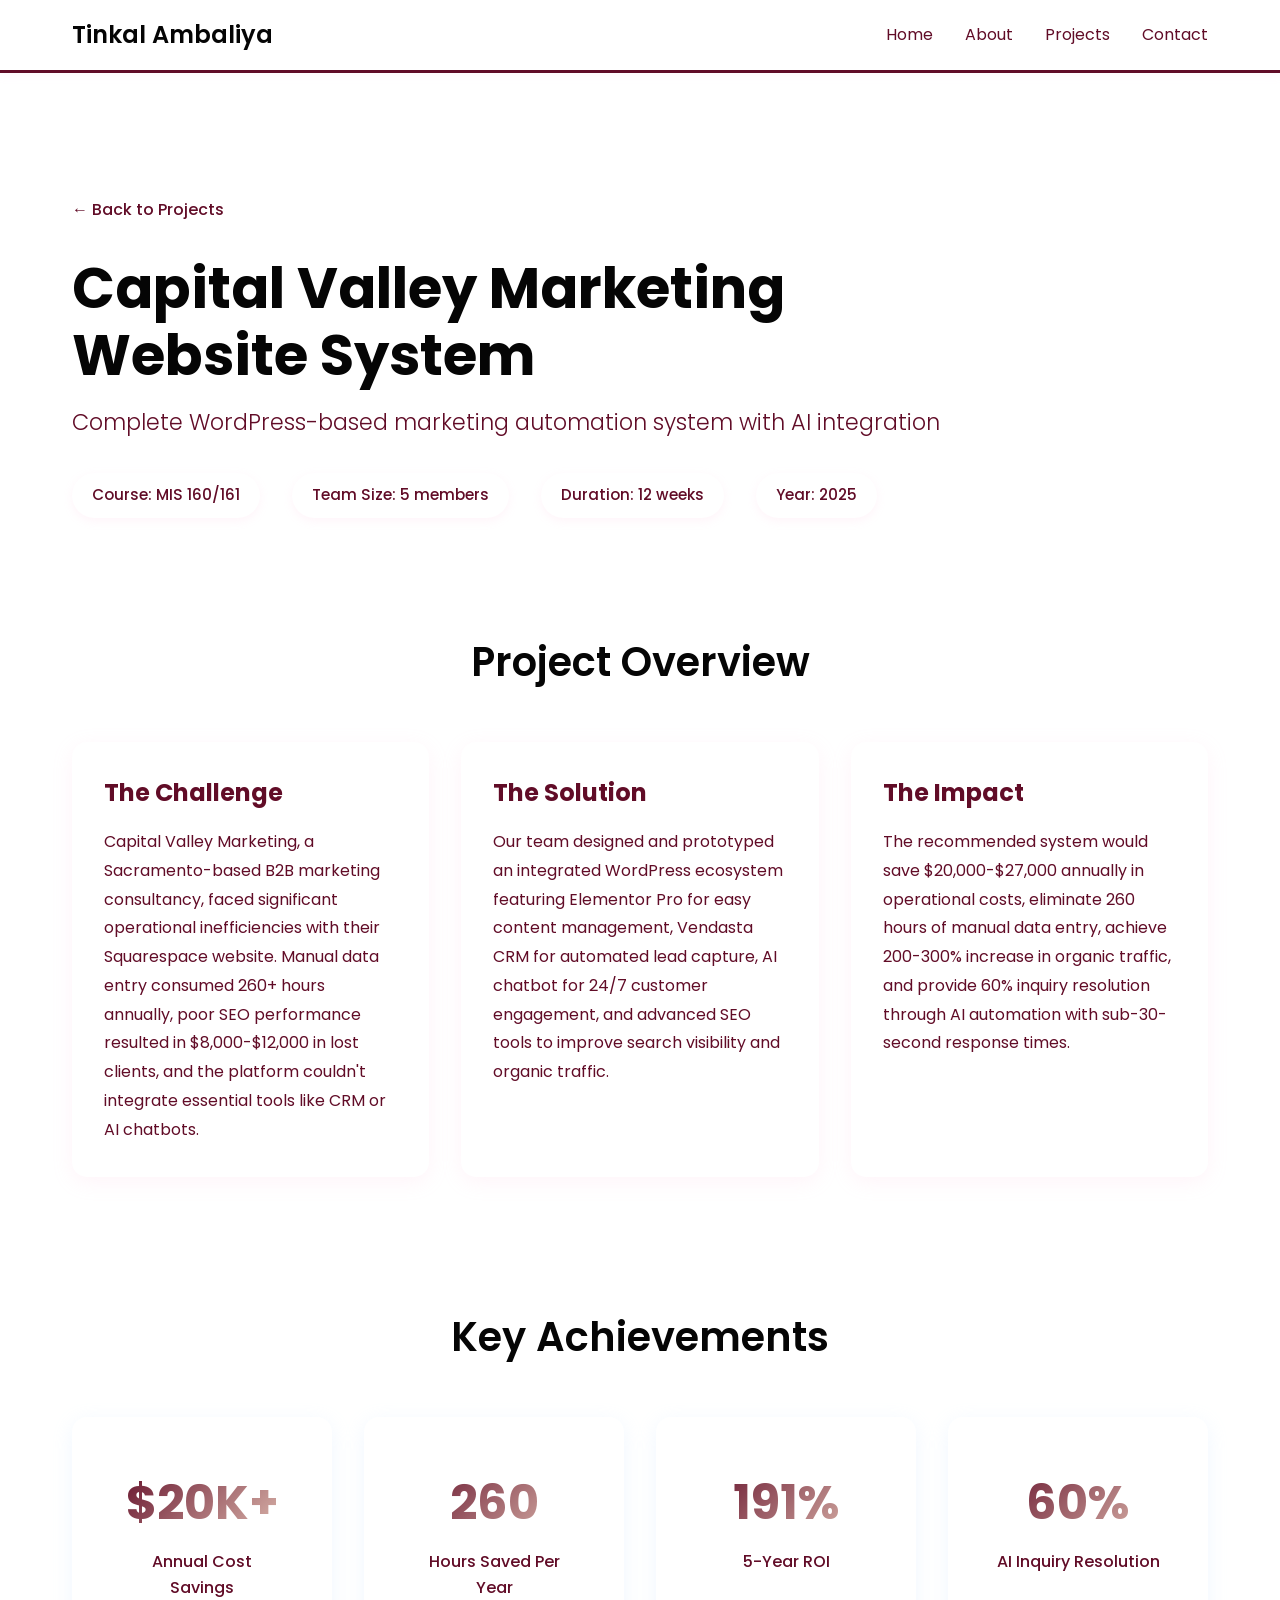
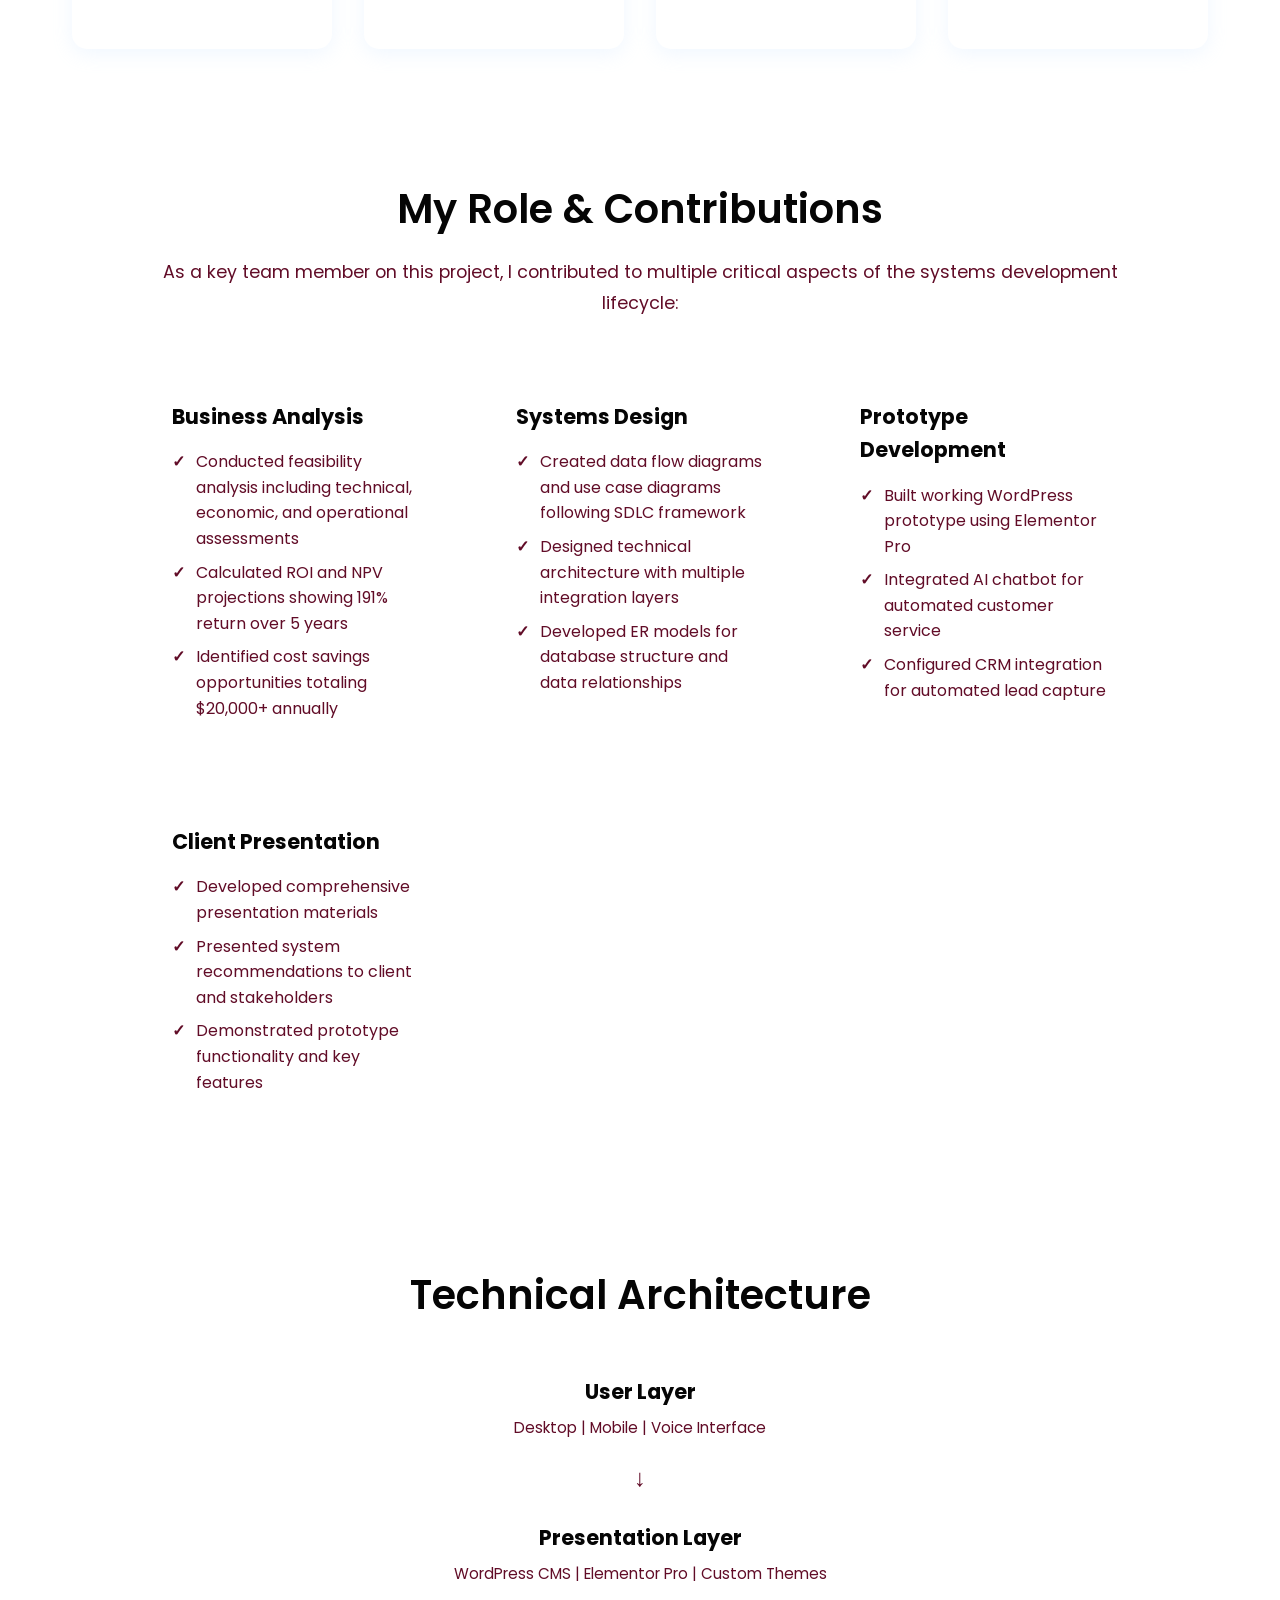
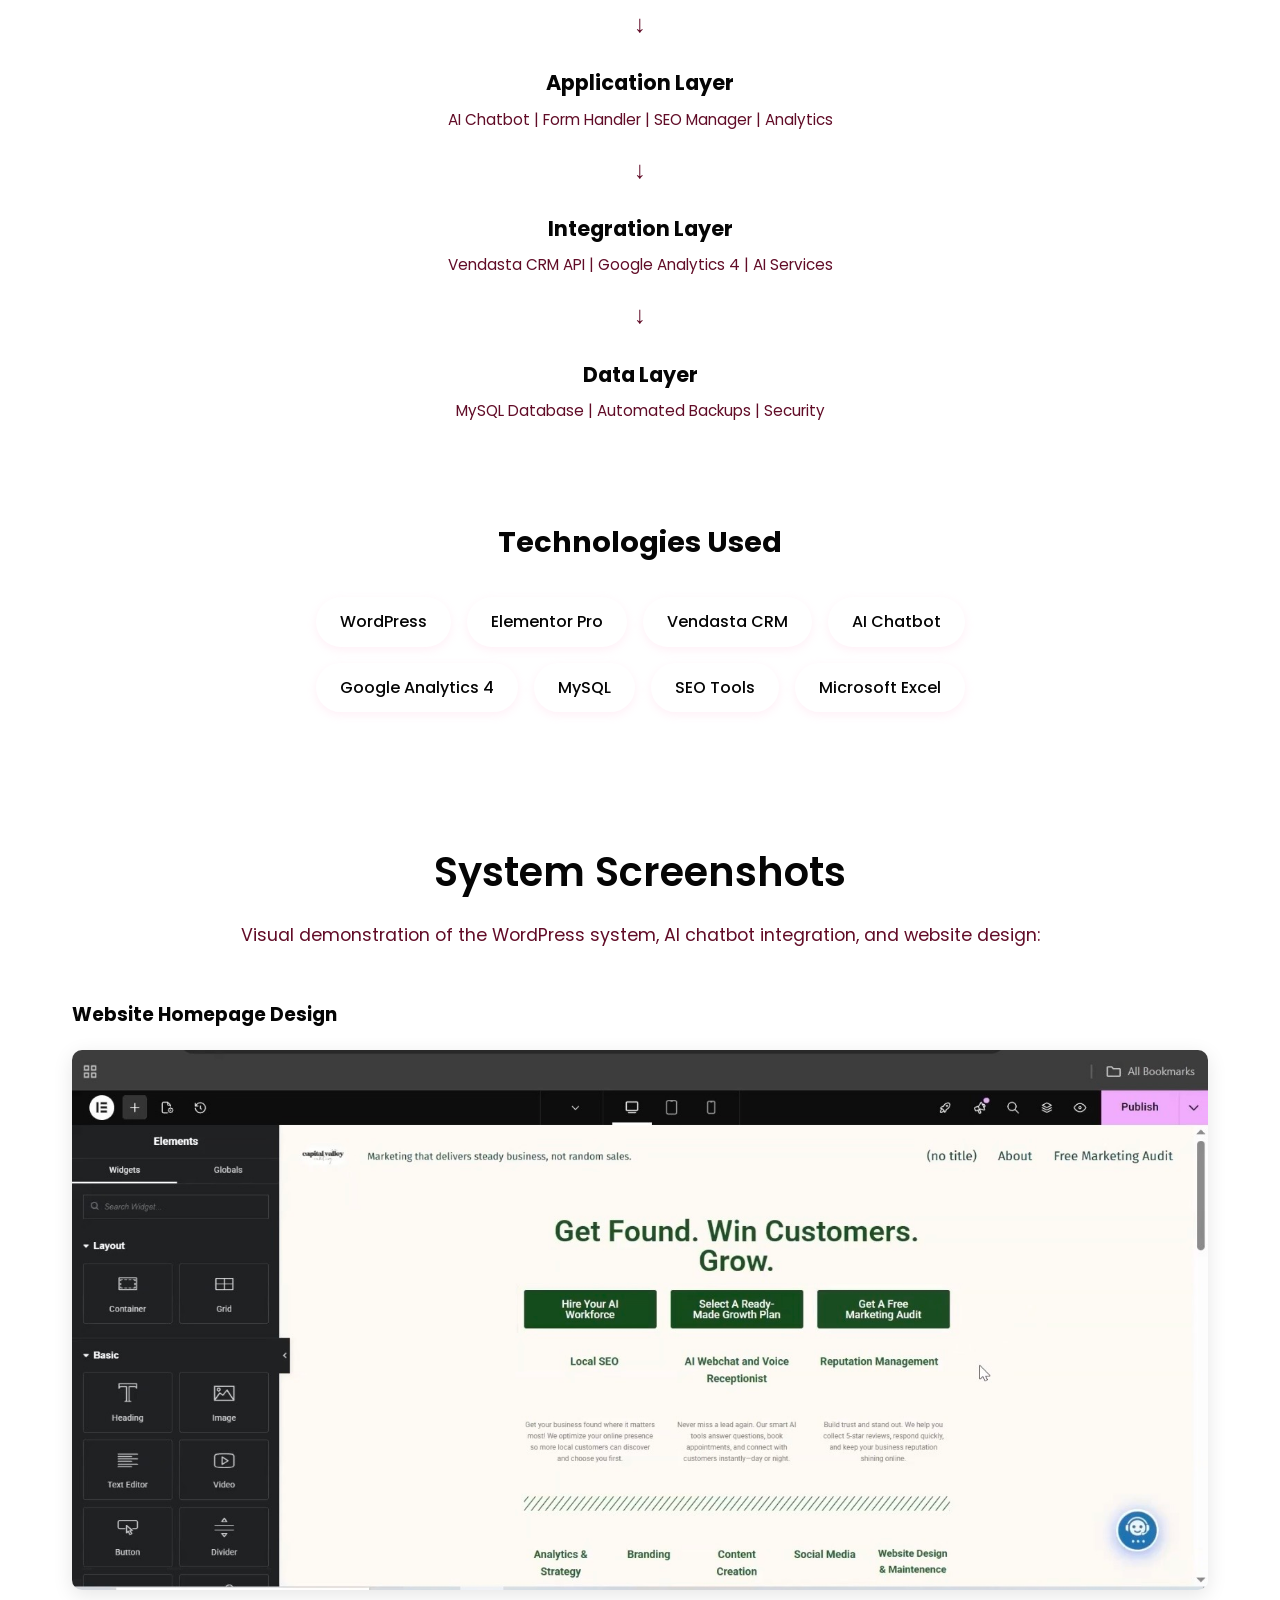
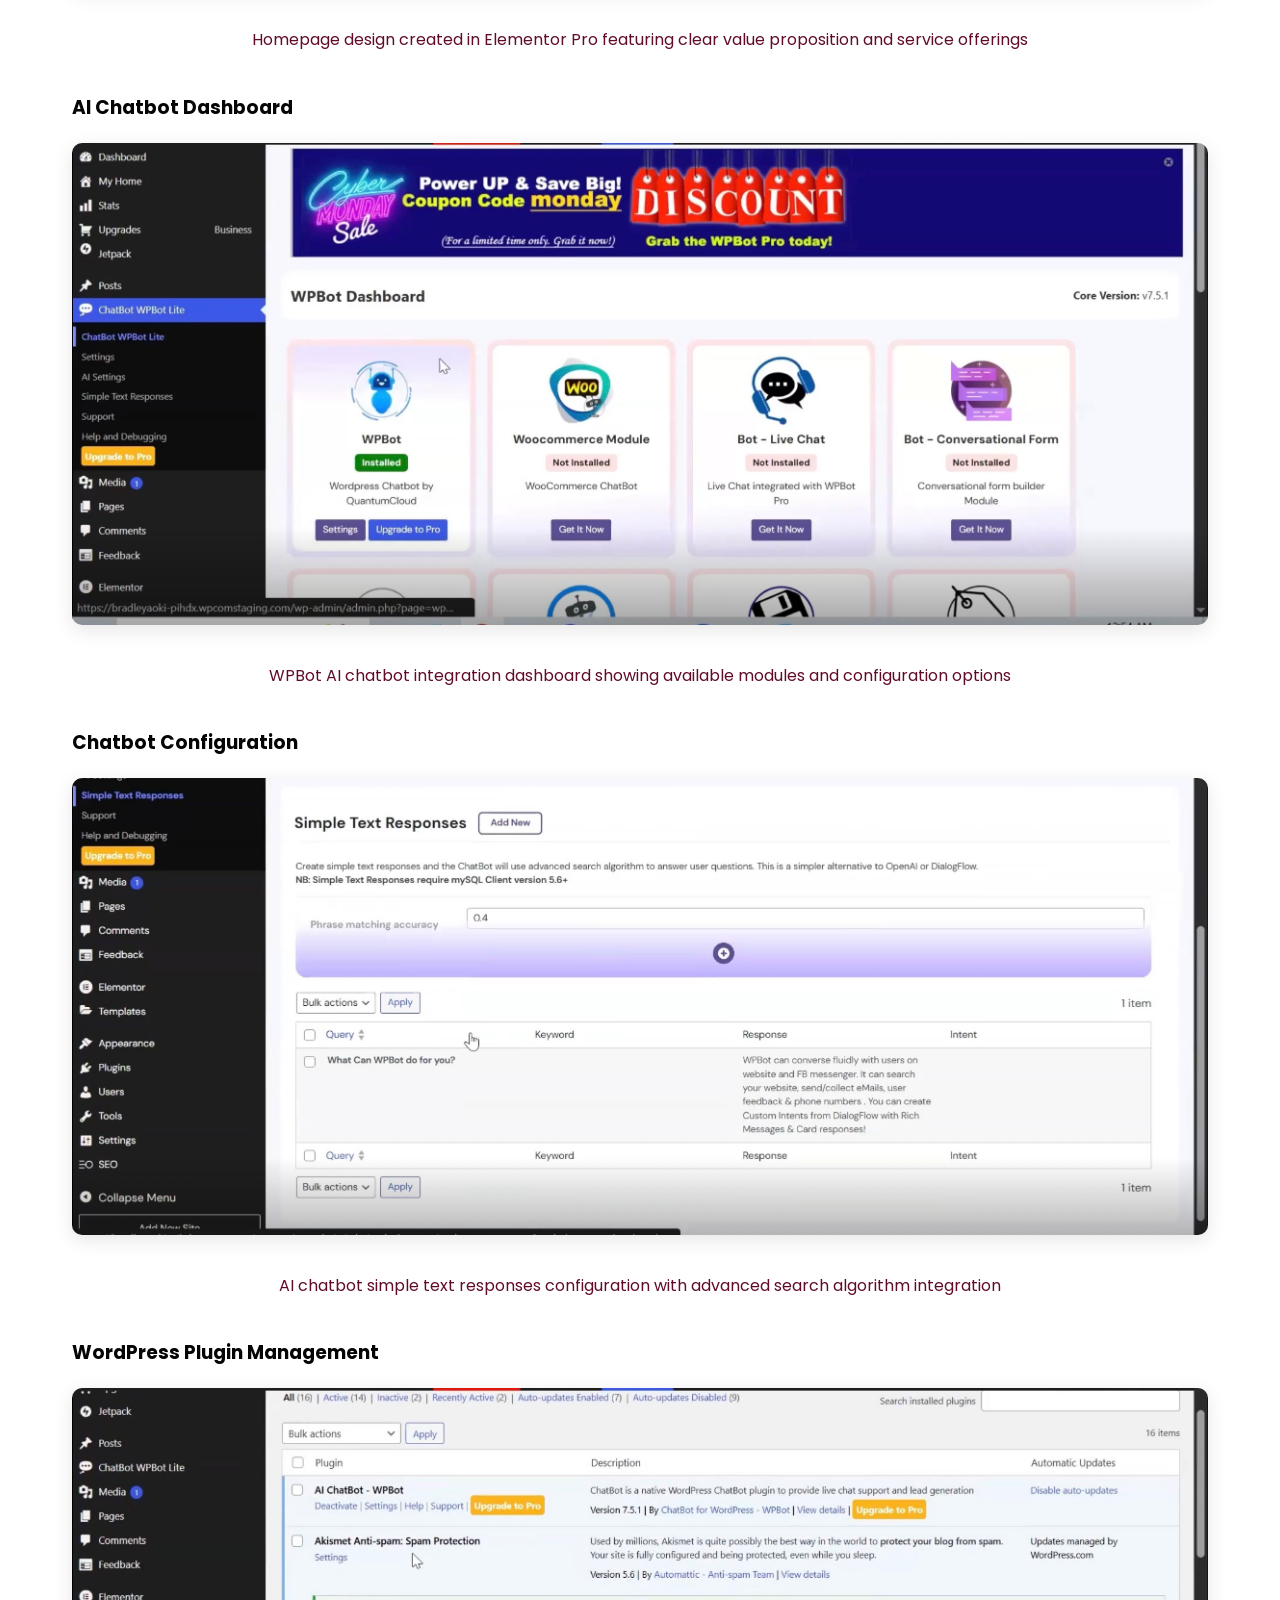
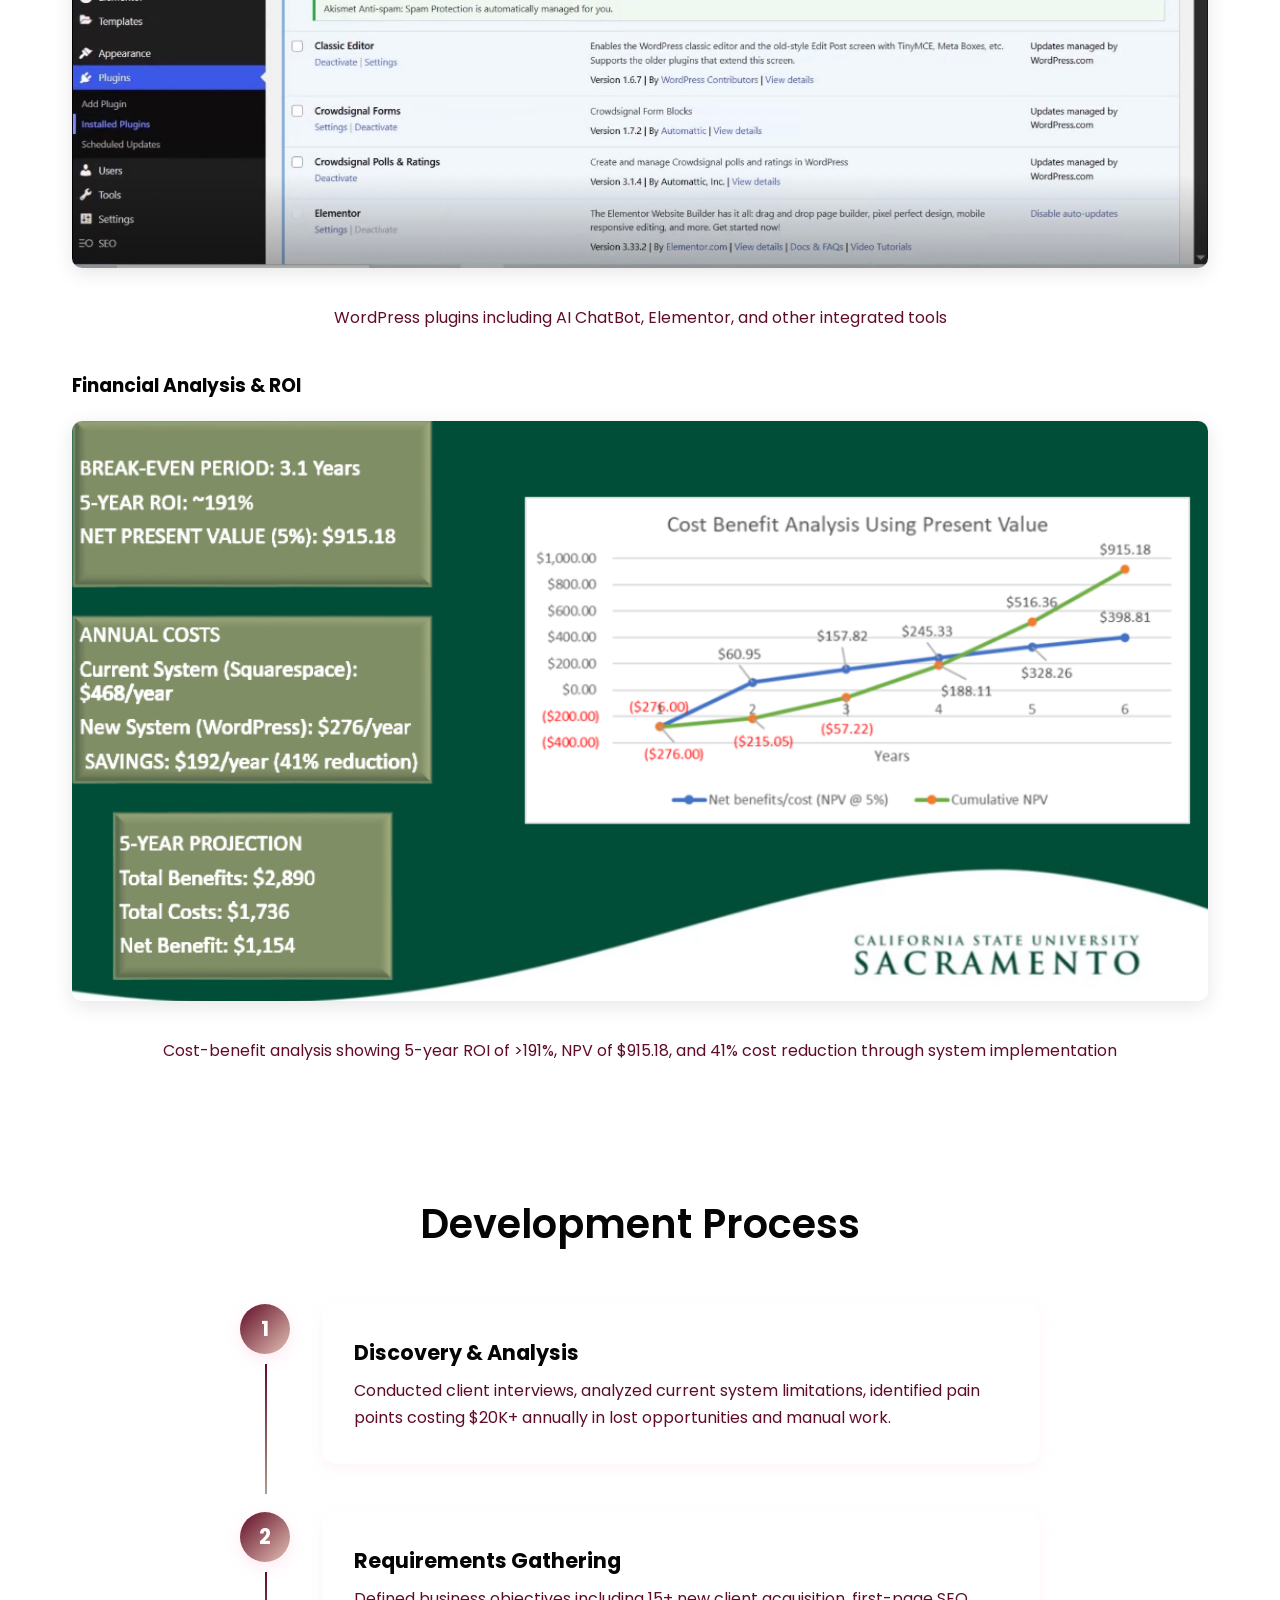
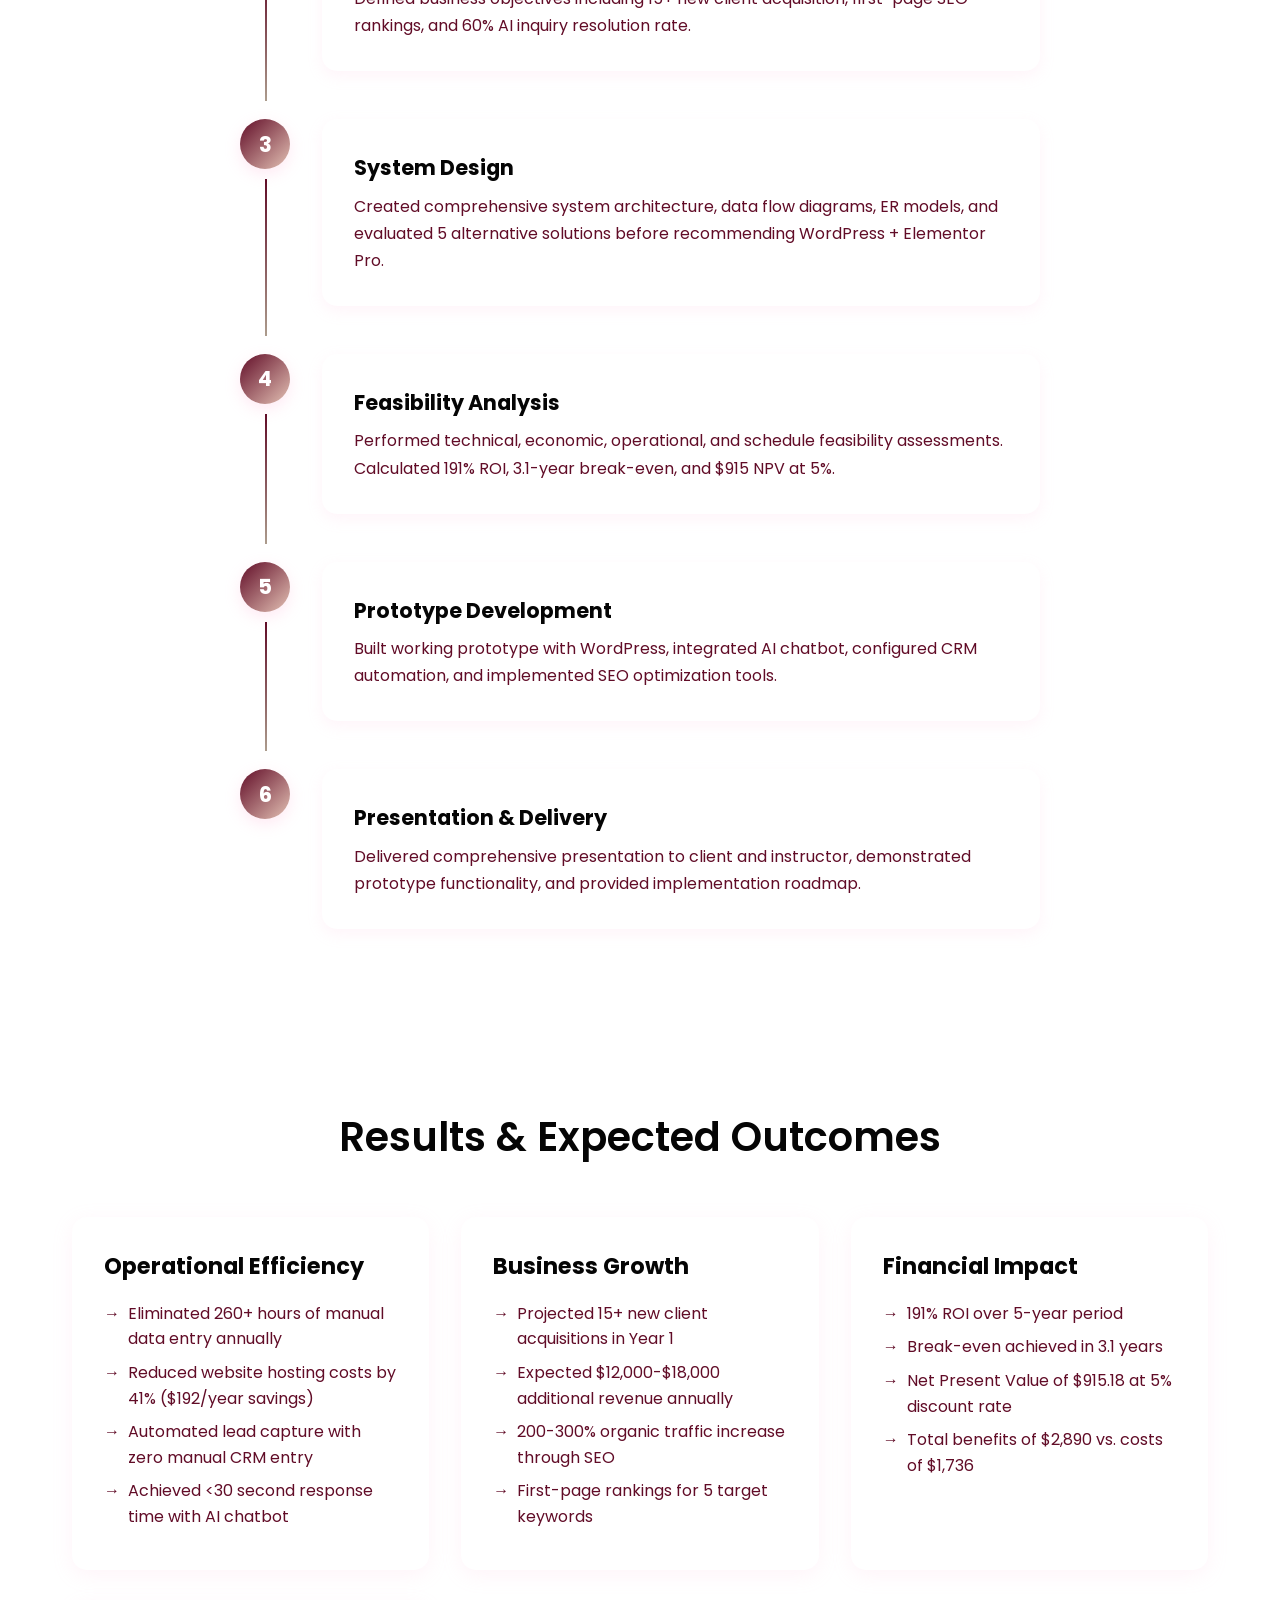
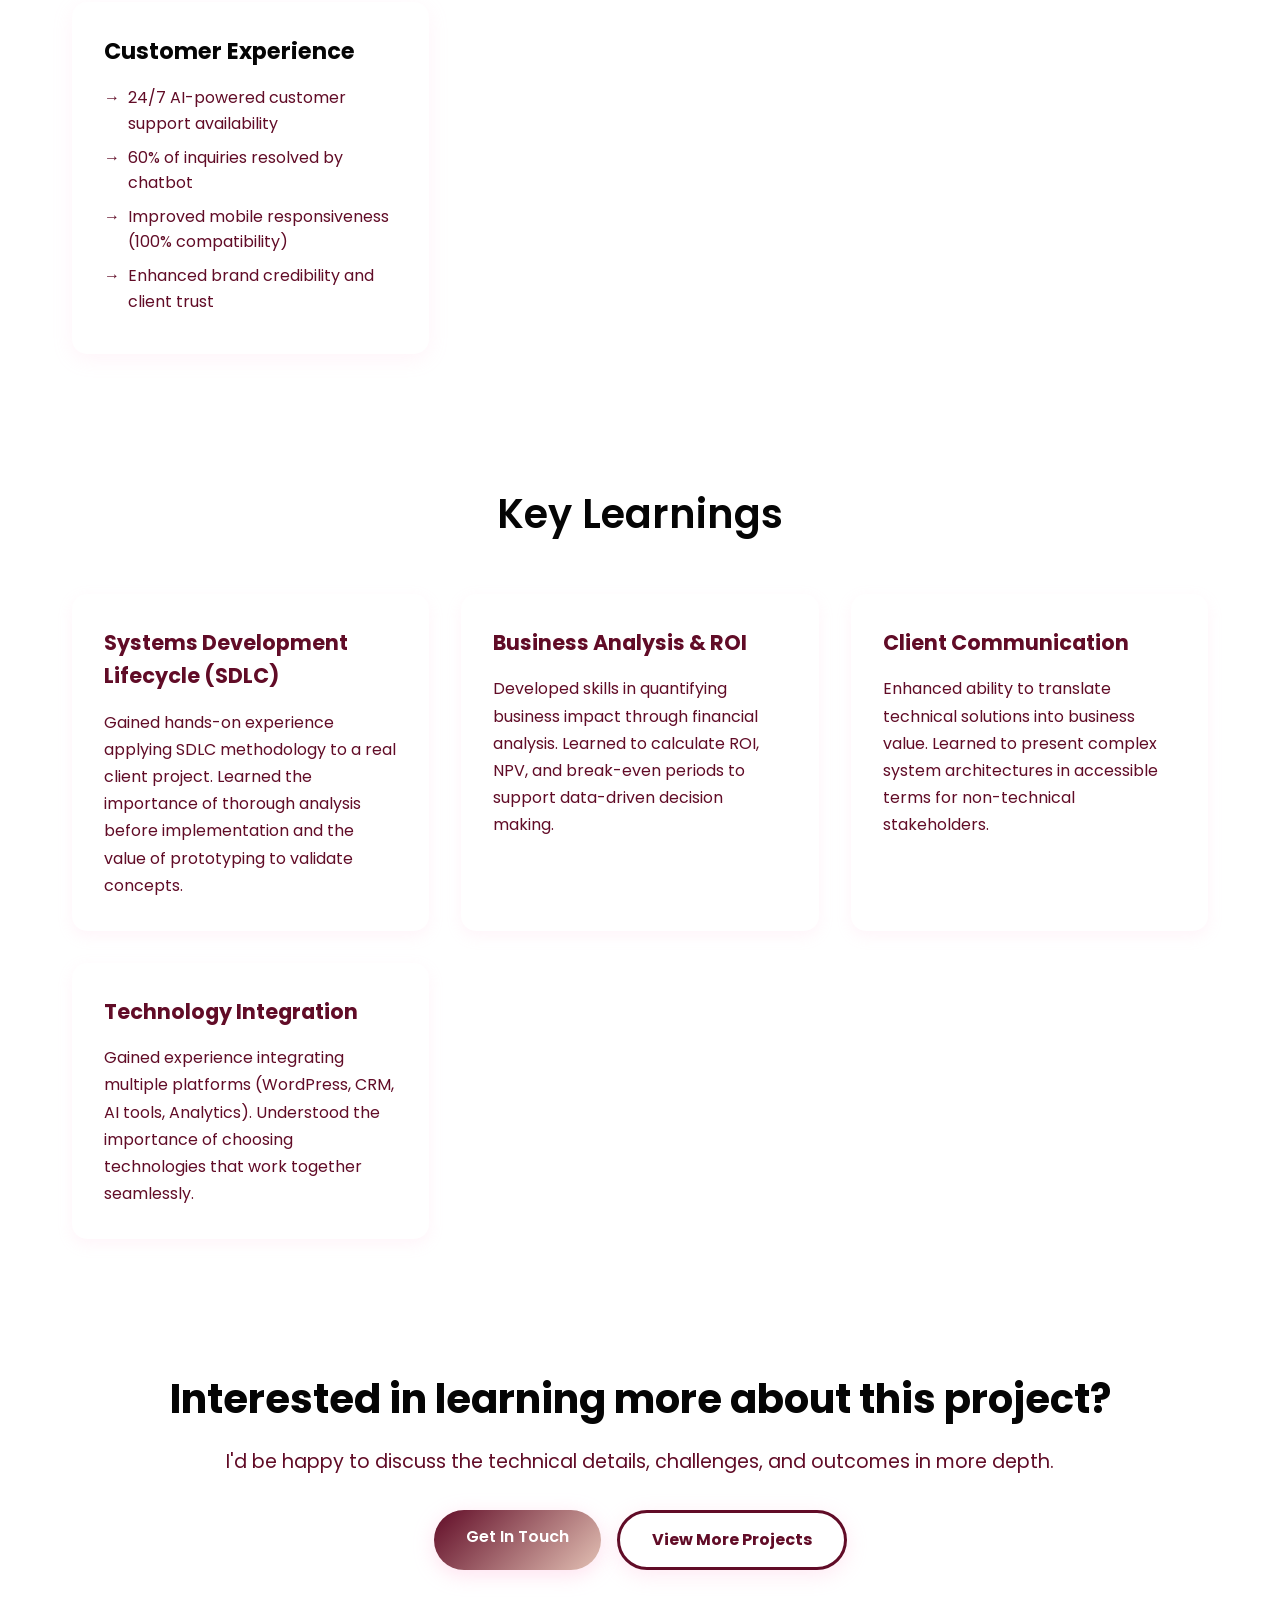
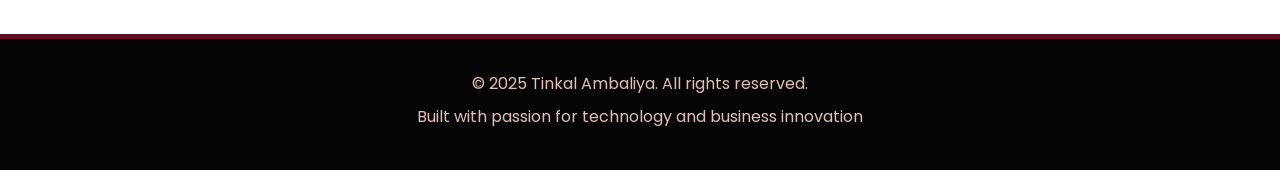
==== project-capital-valley.html @ 30b269dd "Initial commit: Professional portfolio by Tinkal Ambaliya" ====
<!DOCTYPE html>
<html lang="en">
<head>
    <meta charset="UTF-8">
    <meta name="viewport" content="width=device-width, initial-scale=1.0">
    <title>Capital Valley Marketing Project | Tinkal Ambaliya</title>
    <link rel="stylesheet" href="styles.css">
    <link rel="stylesheet" href="project-details.css">
    <link rel="preconnect" href="https://fonts.googleapis.com">
    <link rel="preconnect" href="https://fonts.gstatic.com" crossorigin>
    <link href="https://fonts.googleapis.com/css2?family=Poppins:wght@300;400;500;600;700&display=swap" rel="stylesheet">
</head>
<body>
    <!-- Navigation -->
    <nav class="navbar">
        <div class="container">
            <div class="nav-brand">Tinkal Ambaliya</div>
            <ul class="nav-menu">
                <li><a href="index.html#home" class="nav-link">Home</a></li>
                <li><a href="index.html#about" class="nav-link">About</a></li>
                <li><a href="index.html#projects" class="nav-link">Projects</a></li>
                <li><a href="index.html#contact" class="nav-link">Contact</a></li>
            </ul>
        </div>
    </nav>

    <!-- Project Hero -->
    <section class="project-hero">
        <div class="container">
            <a href="index.html#projects" class="back-link">← Back to Projects</a>
            <h1 class="project-hero-title">Capital Valley Marketing<br>Website System</h1>
            <p class="project-hero-subtitle">Complete WordPress-based marketing automation system with AI integration</p>
            <div class="project-meta">
                <span class="meta-item">Course: MIS 160/161</span>
                <span class="meta-item">Team Size: 5 members</span>
                <span class="meta-item">Duration: 12 weeks</span>
                <span class="meta-item">Year: 2025</span>
            </div>
        </div>
    </section>

    <!-- Project Overview -->
    <section class="project-section">
        <div class="container">
            <h2 class="section-title">Project Overview</h2>
            <div class="overview-grid">
                <div class="overview-card">
                    <h3>The Challenge</h3>
                    <p>Capital Valley Marketing, a Sacramento-based B2B marketing consultancy, faced significant operational inefficiencies with their Squarespace website. Manual data entry consumed 260+ hours annually, poor SEO performance resulted in $8,000-$12,000 in lost clients, and the platform couldn't integrate essential tools like CRM or AI chatbots.</p>
                </div>
                <div class="overview-card">
                    <h3>The Solution</h3>
                    <p>Our team designed and prototyped an integrated WordPress ecosystem featuring Elementor Pro for easy content management, Vendasta CRM for automated lead capture, AI chatbot for 24/7 customer engagement, and advanced SEO tools to improve search visibility and organic traffic.</p>
                </div>
                <div class="overview-card">
                    <h3>The Impact</h3>
                    <p>The recommended system would save $20,000-$27,000 annually in operational costs, eliminate 260 hours of manual data entry, achieve 200-300% increase in organic traffic, and provide 60% inquiry resolution through AI automation with sub-30-second response times.</p>
                </div>
            </div>
        </div>
    </section>

    <!-- Key Achievements -->
    <section class="project-section highlights-section">
        <div class="container">
            <h2 class="section-title">Key Achievements</h2>
            <div class="highlights-grid">
                <div class="highlight-card">
                    <div class="highlight-number">$20K+</div>
                    <div class="highlight-label">Annual Cost Savings</div>
                </div>
                <div class="highlight-card">
                    <div class="highlight-number">260</div>
                    <div class="highlight-label">Hours Saved Per Year</div>
                </div>
                <div class="highlight-card">
                    <div class="highlight-number">191%</div>
                    <div class="highlight-label">5-Year ROI</div>
                </div>
                <div class="highlight-card">
                    <div class="highlight-number">60%</div>
                    <div class="highlight-label">AI Inquiry Resolution</div>
                </div>
            </div>
        </div>
    </section>

    <!-- My Role -->
    <section class="project-section">
        <div class="container">
            <h2 class="section-title">My Role & Contributions</h2>
            <div class="role-content">
                <div class="role-description">
                    <p>As a key team member on this project, I contributed to multiple critical aspects of the systems development lifecycle:</p>
                </div>
                <div class="contributions-grid">
                    <div class="contribution-item">
                        <h3>Business Analysis</h3>
                        <ul>
                            <li>Conducted feasibility analysis including technical, economic, and operational assessments</li>
                            <li>Calculated ROI and NPV projections showing 191% return over 5 years</li>
                            <li>Identified cost savings opportunities totaling $20,000+ annually</li>
                        </ul>
                    </div>
                    <div class="contribution-item">
                        <h3>Systems Design</h3>
                        <ul>
                            <li>Created data flow diagrams and use case diagrams following SDLC framework</li>
                            <li>Designed technical architecture with multiple integration layers</li>
                            <li>Developed ER models for database structure and data relationships</li>
                        </ul>
                    </div>
                    <div class="contribution-item">
                        <h3>Prototype Development</h3>
                        <ul>
                            <li>Built working WordPress prototype using Elementor Pro</li>
                            <li>Integrated AI chatbot for automated customer service</li>
                            <li>Configured CRM integration for automated lead capture</li>
                        </ul>
                    </div>
                    <div class="contribution-item">
                        <h3>Client Presentation</h3>
                        <ul>
                            <li>Developed comprehensive presentation materials</li>
                            <li>Presented system recommendations to client and stakeholders</li>
                            <li>Demonstrated prototype functionality and key features</li>
                        </ul>
                    </div>
                </div>
            </div>
        </div>
    </section>

    <!-- Technical Details -->
    <section class="project-section tech-section">
        <div class="container">
            <h2 class="section-title">Technical Architecture</h2>
            <div class="tech-architecture">
                <div class="arch-layer">
                    <h3>User Layer</h3>
                    <p>Desktop | Mobile | Voice Interface</p>
                </div>
                <div class="arch-layer">
                    <h3>Presentation Layer</h3>
                    <p>WordPress CMS | Elementor Pro | Custom Themes</p>
                </div>
                <div class="arch-layer">
                    <h3>Application Layer</h3>
                    <p>AI Chatbot | Form Handler | SEO Manager | Analytics</p>
                </div>
                <div class="arch-layer">
                    <h3>Integration Layer</h3>
                    <p>Vendasta CRM API | Google Analytics 4 | AI Services</p>
                </div>
                <div class="arch-layer">
                    <h3>Data Layer</h3>
                    <p>MySQL Database | Automated Backups | Security</p>
                </div>
            </div>

            <div class="tech-stack">
                <h3>Technologies Used</h3>
                <div class="tech-tags-grid">
                    <span class="tech-tag-large">WordPress</span>
                    <span class="tech-tag-large">Elementor Pro</span>
                    <span class="tech-tag-large">Vendasta CRM</span>
                    <span class="tech-tag-large">AI Chatbot</span>
                    <span class="tech-tag-large">Google Analytics 4</span>
                    <span class="tech-tag-large">MySQL</span>
                    <span class="tech-tag-large">SEO Tools</span>
                    <span class="tech-tag-large">Microsoft Excel</span>
                </div>
            </div>
        </div>
    </section>

    <!-- Visual Showcase -->
    <section class="project-section" style="background-color: var(--cream);">
        <div class="container">
            <h2 class="section-title">System Screenshots</h2>
            <div class="role-description">
                <p>Visual demonstration of the WordPress system, AI chatbot integration, and website design:</p>
            </div>

            <div class="image-showcase">
                <div class="showcase-item">
                    <h3>Website Homepage Design</h3>
                    <img src="IMG_0106.jpeg" alt="Capital Valley Marketing Homepage" style="width: 100%; max-width: 100%; border-radius: 10px; box-shadow: 0 5px 20px rgba(0,0,0,0.1); margin: 20px 0;">
                    <p style="color: var(--text-medium); text-align: center; margin-top: 10px;">Homepage design created in Elementor Pro featuring clear value proposition and service offerings</p>
                </div>

                <div class="showcase-item" style="margin-top: 40px;">
                    <h3>AI Chatbot Dashboard</h3>
                    <img src="IMG_0101.jpeg" alt="WPBot AI Chatbot Dashboard" style="width: 100%; max-width: 100%; border-radius: 10px; box-shadow: 0 5px 20px rgba(0,0,0,0.1); margin: 20px 0;">
                    <p style="color: var(--text-medium); text-align: center; margin-top: 10px;">WPBot AI chatbot integration dashboard showing available modules and configuration options</p>
                </div>

                <div class="showcase-item" style="margin-top: 40px;">
                    <h3>Chatbot Configuration</h3>
                    <img src="IMG_0103.jpeg" alt="Chatbot Simple Text Responses" style="width: 100%; max-width: 100%; border-radius: 10px; box-shadow: 0 5px 20px rgba(0,0,0,0.1); margin: 20px 0;">
                    <p style="color: var(--text-medium); text-align: center; margin-top: 10px;">AI chatbot simple text responses configuration with advanced search algorithm integration</p>
                </div>

                <div class="showcase-item" style="margin-top: 40px;">
                    <h3>WordPress Plugin Management</h3>
                    <img src="IMG_0104.jpeg" alt="WordPress Plugins Dashboard" style="width: 100%; max-width: 100%; border-radius: 10px; box-shadow: 0 5px 20px rgba(0,0,0,0.1); margin: 20px 0;">
                    <p style="color: var(--text-medium); text-align: center; margin-top: 10px;">WordPress plugins including AI ChatBot, Elementor, and other integrated tools</p>
                </div>

                <div class="showcase-item" style="margin-top: 40px;">
                    <h3>Financial Analysis & ROI</h3>
                    <img src="NPV_ROI.png" alt="ROI and NPV Analysis" style="width: 100%; max-width: 100%; border-radius: 10px; box-shadow: 0 5px 20px rgba(0,0,0,0.1); margin: 20px 0;">
                    <p style="color: var(--text-medium); text-align: center; margin-top: 10px;">Cost-benefit analysis showing 5-year ROI of >191%, NPV of $915.18, and 41% cost reduction through system implementation</p>
                </div>
            </div>
        </div>
    </section>

    <!-- Process -->
    <section class="project-section process-section">
        <div class="container">
            <h2 class="section-title">Development Process</h2>
            <div class="process-timeline">
                <div class="process-step">
                    <div class="step-number">1</div>
                    <div class="step-content">
                        <h3>Discovery & Analysis</h3>
                        <p>Conducted client interviews, analyzed current system limitations, identified pain points costing $20K+ annually in lost opportunities and manual work.</p>
                    </div>
                </div>
                <div class="process-step">
                    <div class="step-number">2</div>
                    <div class="step-content">
                        <h3>Requirements Gathering</h3>
                        <p>Defined business objectives including 15+ new client acquisition, first-page SEO rankings, and 60% AI inquiry resolution rate.</p>
                    </div>
                </div>
                <div class="process-step">
                    <div class="step-number">3</div>
                    <div class="step-content">
                        <h3>System Design</h3>
                        <p>Created comprehensive system architecture, data flow diagrams, ER models, and evaluated 5 alternative solutions before recommending WordPress + Elementor Pro.</p>
                    </div>
                </div>
                <div class="process-step">
                    <div class="step-number">4</div>
                    <div class="step-content">
                        <h3>Feasibility Analysis</h3>
                        <p>Performed technical, economic, operational, and schedule feasibility assessments. Calculated 191% ROI, 3.1-year break-even, and $915 NPV at 5%.</p>
                    </div>
                </div>
                <div class="process-step">
                    <div class="step-number">5</div>
                    <div class="step-content">
                        <h3>Prototype Development</h3>
                        <p>Built working prototype with WordPress, integrated AI chatbot, configured CRM automation, and implemented SEO optimization tools.</p>
                    </div>
                </div>
                <div class="process-step">
                    <div class="step-number">6</div>
                    <div class="step-content">
                        <h3>Presentation & Delivery</h3>
                        <p>Delivered comprehensive presentation to client and instructor, demonstrated prototype functionality, and provided implementation roadmap.</p>
                    </div>
                </div>
            </div>
        </div>
    </section>

    <!-- Results & Outcomes -->
    <section class="project-section results-section">
        <div class="container">
            <h2 class="section-title">Results & Expected Outcomes</h2>
            <div class="results-grid">
                <div class="result-card">
                    <h3>Operational Efficiency</h3>
                    <ul>
                        <li>Eliminated 260+ hours of manual data entry annually</li>
                        <li>Reduced website hosting costs by 41% ($192/year savings)</li>
                        <li>Automated lead capture with zero manual CRM entry</li>
                        <li>Achieved &lt;30 second response time with AI chatbot</li>
                    </ul>
                </div>
                <div class="result-card">
                    <h3>Business Growth</h3>
                    <ul>
                        <li>Projected 15+ new client acquisitions in Year 1</li>
                        <li>Expected $12,000-$18,000 additional revenue annually</li>
                        <li>200-300% organic traffic increase through SEO</li>
                        <li>First-page rankings for 5 target keywords</li>
                    </ul>
                </div>
                <div class="result-card">
                    <h3>Financial Impact</h3>
                    <ul>
                        <li>191% ROI over 5-year period</li>
                        <li>Break-even achieved in 3.1 years</li>
                        <li>Net Present Value of $915.18 at 5% discount rate</li>
                        <li>Total benefits of $2,890 vs. costs of $1,736</li>
                    </ul>
                </div>
                <div class="result-card">
                    <h3>Customer Experience</h3>
                    <ul>
                        <li>24/7 AI-powered customer support availability</li>
                        <li>60% of inquiries resolved by chatbot</li>
                        <li>Improved mobile responsiveness (100% compatibility)</li>
                        <li>Enhanced brand credibility and client trust</li>
                    </ul>
                </div>
            </div>
        </div>
    </section>

    <!-- Lessons Learned -->
    <section class="project-section lessons-section">
        <div class="container">
            <h2 class="section-title">Key Learnings</h2>
            <div class="lessons-content">
                <div class="lesson-item">
                    <h3>Systems Development Lifecycle (SDLC)</h3>
                    <p>Gained hands-on experience applying SDLC methodology to a real client project. Learned the importance of thorough analysis before implementation and the value of prototyping to validate concepts.</p>
                </div>
                <div class="lesson-item">
                    <h3>Business Analysis & ROI</h3>
                    <p>Developed skills in quantifying business impact through financial analysis. Learned to calculate ROI, NPV, and break-even periods to support data-driven decision making.</p>
                </div>
                <div class="lesson-item">
                    <h3>Client Communication</h3>
                    <p>Enhanced ability to translate technical solutions into business value. Learned to present complex system architectures in accessible terms for non-technical stakeholders.</p>
                </div>
                <div class="lesson-item">
                    <h3>Technology Integration</h3>
                    <p>Gained experience integrating multiple platforms (WordPress, CRM, AI tools, Analytics). Understood the importance of choosing technologies that work together seamlessly.</p>
                </div>
            </div>
        </div>
    </section>

    <!-- CTA Section -->
    <section class="project-cta">
        <div class="container">
            <h2>Interested in learning more about this project?</h2>
            <p>I'd be happy to discuss the technical details, challenges, and outcomes in more depth.</p>
            <div class="cta-buttons">
                <a href="index.html#contact" class="btn btn-primary">Get In Touch</a>
                <a href="index.html#projects" class="btn btn-secondary">View More Projects</a>
            </div>
        </div>
    </section>

    <!-- Footer -->
    <footer class="footer">
        <div class="container">
            <p>&copy; 2025 Tinkal Ambaliya. All rights reserved.</p>
            <p>Built with passion for technology and business innovation</p>
        </div>
    </footer>

    <script src="script.js"></script>
</body>
</html>
---- styles.css ----
/* Reset and Base Styles */
* {
    margin: 0;
    padding: 0;
    box-sizing: border-box;
}

:root {
    /* Sophisticated Burgundy & Neutral Palette */
    --primary-color: #610C27;        /* Deep Burgundy / Wine Red */
    --secondary-color: #AC9C8D;      /* Warm Taupe / Greige */
    --accent-color: #E3C1B4;         /* Soft Blush / Nude Pink */
    --black: #050505;                /* Black / Near Black */
    --light-bg: #EFECE9;             /* Off-White / Cream */
    --card-bg: #FFFFFF;              /* Pure white */
    --sage: #DDD9CE;                 /* Light Sage / Warm Gray */
    --text-dark: #050505;            /* Near black */
    --text-medium: #610C27;          /* Burgundy for emphasis */
    --text-light: #AC9C8D;           /* Warm taupe */

    /* Fonts */
    --font-primary: 'Poppins', sans-serif;

    /* Spacing */
    --spacing-xs: 0.5rem;
    --spacing-sm: 1rem;
    --spacing-md: 2rem;
    --spacing-lg: 3rem;
    --spacing-xl: 4rem;
}

body {
    font-family: var(--font-primary);
    color: var(--text-dark);
    line-height: 1.6;
    background-color: var(--white);
}

.container {
    max-width: 1200px;
    margin: 0 auto;
    padding: 0 var(--spacing-md);
}

/* Navigation */
.navbar {
    background-color: var(--card-bg);
    padding: var(--spacing-sm) 0;
    position: sticky;
    top: 0;
    z-index: 100;
    box-shadow: 0 2px 10px rgba(0, 0, 0, 0.1);
    border-bottom: 3px solid var(--primary-color);
}

.navbar .container {
    display: flex;
    justify-content: space-between;
    align-items: center;
}

.nav-brand {
    font-size: 1.5rem;
    font-weight: 600;
    color: var(--text-dark);
}

.nav-menu {
    display: flex;
    list-style: none;
    gap: var(--spacing-md);
}

.nav-link {
    text-decoration: none;
    color: var(--text-medium);
    font-weight: 400;
    transition: all 0.3s ease;
    position: relative;
}

.nav-link:hover {
    color: var(--primary-color);
}

.nav-link::after {
    content: '';
    position: absolute;
    bottom: -5px;
    left: 0;
    width: 0;
    height: 2px;
    background-color: var(--primary-color);
    transition: width 0.3s ease;
}

.nav-link:hover::after {
    width: 100%;
}

/* Hero Section */
.hero {
    padding: var(--spacing-xl) 0;
    background: linear-gradient(135deg, var(--primary-color) 0%, var(--black) 100%);
    min-height: 90vh;
    display: flex;
    align-items: center;
    position: relative;
    overflow: hidden;
}

.hero::before {
    content: '';
    position: absolute;
    top: 0;
    left: 0;
    right: 0;
    bottom: 0;
    background: linear-gradient(135deg, rgba(97, 12, 39, 0.95) 0%, rgba(5, 5, 5, 0.95) 100%);
    z-index: 0;
}

.hero .container {
    position: relative;
    z-index: 1;
}

.hero-content {
    display: grid;
    grid-template-columns: 1.2fr 1fr;
    gap: var(--spacing-lg);
    align-items: center;
}

.hero-title {
    font-size: 3.5rem;
    font-weight: 700;
    color: white;
    margin-bottom: var(--spacing-sm);
    text-shadow: 2px 2px 4px rgba(0, 0, 0, 0.2);
}

.highlight {
    color: var(--accent-color);
    text-shadow: 0 0 20px rgba(227, 193, 180, 0.6);
}

.hero-subtitle {
    font-size: 1.5rem;
    color: rgba(255, 255, 255, 0.95);
    margin-bottom: var(--spacing-md);
    font-weight: 400;
}

.hero-description {
    font-size: 1.1rem;
    color: rgba(255, 255, 255, 0.9);
    margin-bottom: var(--spacing-md);
    line-height: 1.8;
}

.hero-buttons {
    display: flex;
    gap: var(--spacing-sm);
}

.hero-image img {
    width: 100%;
    max-width: 400px;
    border-radius: 20px;
    box-shadow: 0 20px 60px rgba(0, 0, 0, 0.4);
    object-fit: cover;
    border: 4px solid white;
}

/* Buttons */
.btn {
    padding: 0.875rem 2rem;
    border-radius: 30px;
    text-decoration: none;
    font-weight: 500;
    transition: all 0.3s ease;
    display: inline-block;
    border: none;
    cursor: pointer;
    font-size: 1rem;
}

.btn-primary {
    background: linear-gradient(135deg, var(--primary-color), var(--accent-color));
    color: white;
    box-shadow: 0 5px 20px rgba(255, 181, 216, 0.4);
    font-weight: 600;
}

.btn-primary:hover {
    transform: translateY(-3px);
    box-shadow: 0 10px 30px rgba(255, 181, 216, 0.6);
    background: linear-gradient(135deg, var(--accent-color), var(--primary-color));
}

.btn-secondary {
    background-color: rgba(255, 255, 255, 0.95);
    color: var(--primary-color);
    border: 3px solid var(--primary-color);
    font-weight: 700;
    box-shadow: 0 5px 20px rgba(255, 181, 216, 0.3);
}

.btn-secondary:hover {
    background-color: var(--primary-color);
    color: white;
    transform: translateY(-3px);
    border-color: var(--primary-color);
    box-shadow: 0 8px 30px rgba(255, 181, 216, 0.5);
}

.btn-project {
    background: linear-gradient(135deg, var(--secondary-color), var(--accent-color));
    color: var(--text-dark);
    padding: 0.625rem 1.5rem;
    font-size: 0.95rem;
    font-weight: 600;
}

.btn-project:hover {
    transform: translateX(5px);
    box-shadow: 0 5px 20px rgba(181, 216, 255, 0.5);
    background: var(--primary-color);
    color: white;
}

/* Section Styles */
section {
    padding: var(--spacing-xl) 0;
}

.section-title {
    font-size: 2.5rem;
    text-align: center;
    margin-bottom: var(--spacing-sm);
    color: var(--text-dark);
    font-weight: 600;
}

.section-subtitle {
    text-align: center;
    color: var(--text-medium);
    font-size: 1.1rem;
    margin-bottom: var(--spacing-lg);
}

/* About Section */
.about {
    background-color: var(--light-bg);
}

.about-content {
    max-width: 1000px;
    margin: 0 auto;
}

.about-text {
    margin-bottom: var(--spacing-lg);
}

.about-text p {
    margin-bottom: var(--spacing-sm);
    font-size: 1.1rem;
    color: var(--text-medium);
    line-height: 1.8;
}

.skills-section h3 {
    font-size: 1.8rem;
    margin-bottom: var(--spacing-md);
    color: var(--text-dark);
}

.skills-grid {
    display: grid;
    grid-template-columns: repeat(auto-fit, minmax(250px, 1fr));
    gap: var(--spacing-md);
}

.skill-card {
    background: var(--card-bg);
    padding: var(--spacing-md);
    border-radius: 15px;
    box-shadow: 0 5px 20px rgba(97, 12, 39, 0.1);
    transition: all 0.3s ease;
    border-left: 5px solid var(--primary-color);
}

.skill-card:hover {
    transform: translateY(-8px);
    box-shadow: 0 15px 40px rgba(97, 12, 39, 0.25);
    border-left-color: var(--accent-color);
    background: linear-gradient(to right, var(--card-bg), var(--light-bg));
}

.skill-card h4 {
    color: var(--primary-color);
    margin-bottom: var(--spacing-xs);
    font-size: 1.3rem;
    font-weight: 600;
}

.skill-card p {
    color: var(--text-light);
    font-size: 0.95rem;
}

/* Projects Section */
.projects {
    background-color: var(--card-bg);
}

.projects-grid {
    display: grid;
    gap: var(--spacing-lg);
    margin-top: var(--spacing-lg);
}

.project-card {
    background: linear-gradient(135deg, var(--sage), var(--light-bg));
    border-radius: 20px;
    overflow: hidden;
    box-shadow: 0 10px 30px rgba(97, 12, 39, 0.15);
    transition: all 0.3s ease;
    display: grid;
    grid-template-columns: 1fr 1.5fr;
    gap: var(--spacing-md);
    border: 2px solid var(--accent-color);
}

.project-card:nth-child(even) {
    background: linear-gradient(135deg, var(--light-bg), var(--accent-color));
    grid-template-columns: 1.5fr 1fr;
}

.project-card:nth-child(even) .project-image {
    order: 2;
}

.project-card:hover {
    transform: translateY(-8px);
    box-shadow: 0 20px 50px rgba(97, 12, 39, 0.3);
    border-color: var(--primary-color);
    background: linear-gradient(135deg, var(--accent-color), var(--sage));
}

.project-image {
    background-color: var(--white);
    display: flex;
    align-items: center;
    justify-content: center;
    padding: var(--spacing-md);
}

.project-image img {
    width: 100%;
    height: 100%;
    object-fit: cover;
    border-radius: 10px;
}

.project-content {
    padding: var(--spacing-md);
    display: flex;
    flex-direction: column;
    justify-content: center;
}

.project-content h3 {
    font-size: 1.6rem;
    color: var(--text-dark);
    margin-bottom: var(--spacing-xs);
}

.project-type {
    color: var(--primary-color);
    font-weight: 600;
    margin-bottom: var(--spacing-sm);
    font-size: 0.95rem;
    text-transform: uppercase;
    letter-spacing: 1px;
}

.project-description {
    color: var(--text-dark);
    margin-bottom: var(--spacing-md);
    line-height: 1.7;
}

.project-tech {
    display: flex;
    flex-wrap: wrap;
    gap: var(--spacing-xs);
    margin-bottom: var(--spacing-md);
}

.tech-tag {
    background: var(--primary-color);
    padding: 0.4rem 1rem;
    border-radius: 20px;
    font-size: 0.85rem;
    color: white;
    font-weight: 600;
    transition: all 0.3s ease;
}

.tech-tag:hover {
    background: var(--black);
    transform: translateY(-2px);
}

/* Experience Section */
.experience {
    background-color: var(--light-bg);
}

.timeline {
    max-width: 900px;
    margin: 0 auto;
    position: relative;
}

.timeline::before {
    content: '';
    position: absolute;
    left: 50%;
    transform: translateX(-50%);
    width: 3px;
    height: 100%;
    background: linear-gradient(180deg, var(--primary-color), var(--black));
    box-shadow: 0 0 10px rgba(97, 12, 39, 0.3);
}

.timeline-item {
    display: grid;
    grid-template-columns: 1fr 1fr;
    gap: var(--spacing-lg);
    margin-bottom: var(--spacing-lg);
    position: relative;
}

.timeline-item::before {
    content: '';
    position: absolute;
    left: 50%;
    top: 0;
    transform: translateX(-50%);
    width: 18px;
    height: 18px;
    background: var(--primary-color);
    border-radius: 50%;
    border: 4px solid var(--accent-color);
    box-shadow: 0 0 15px rgba(97, 12, 39, 0.5);
    z-index: 1;
}

.timeline-date {
    text-align: right;
    padding-right: var(--spacing-md);
    font-weight: 500;
    color: var(--primary-color);
}

.timeline-content {
    background-color: white;
    padding: var(--spacing-md);
    border-radius: 15px;
    box-shadow: 0 5px 20px rgba(97, 12, 39, 0.1);
    border-left: 5px solid var(--primary-color);
    transition: all 0.3s ease;
}

.timeline-content:hover {
    box-shadow: 0 10px 30px rgba(97, 12, 39, 0.25);
    transform: translateX(5px);
    border-left-color: var(--accent-color);
}

.timeline-content h3 {
    color: var(--text-dark);
    margin-bottom: 0.25rem;
    font-size: 1.3rem;
}

.timeline-content h4 {
    color: var(--text-light);
    margin-bottom: var(--spacing-sm);
    font-weight: 400;
    font-size: 1rem;
}

.timeline-content ul {
    list-style: none;
    padding-left: 0;
}

.timeline-content li {
    color: var(--text-dark);
    margin-bottom: var(--spacing-xs);
    padding-left: 1.5rem;
    position: relative;
}

.timeline-content li::before {
    content: '→';
    position: absolute;
    left: 0;
    color: var(--primary-color);
    font-weight: bold;
}

/* Resume Section */
.resume {
    background-color: var(--card-bg);
}

.resume-download {
    text-align: center;
    margin: var(--spacing-lg) 0;
}

.resume-summary {
    max-width: 900px;
    margin: 0 auto;
    display: grid;
    gap: var(--spacing-lg);
}

.resume-section {
    background: linear-gradient(135deg, var(--light-bg), var(--sage));
    padding: var(--spacing-md);
    border-radius: 15px;
    border: 3px solid var(--primary-color);
}

.resume-section h3 {
    color: var(--text-dark);
    font-size: 1.6rem;
    margin-bottom: var(--spacing-md);
}

.resume-item h4 {
    color: var(--text-dark);
    font-size: 1.2rem;
    margin-bottom: 0.5rem;
}

.resume-location {
    color: var(--text-medium);
    font-weight: 500;
    margin-bottom: 0.25rem;
}

.resume-detail {
    color: var(--text-medium);
    margin-bottom: 0.25rem;
}

.resume-date {
    color: var(--primary-color);
    font-weight: 500;
}

.achievements-list {
    list-style: none;
    padding-left: 0;
}

.achievements-list li {
    color: var(--text-medium);
    margin-bottom: var(--spacing-sm);
    padding-left: 2rem;
    position: relative;
    line-height: 1.6;
}

.achievements-list li::before {
    content: '✓';
    position: absolute;
    left: 0;
    color: var(--primary-color);
    font-weight: bold;
    font-size: 1.2rem;
}

/* Contact Section */
.contact {
    background: linear-gradient(135deg, var(--light-pink) 0%, var(--light-blue) 100%);
}

.contact-content-centered {
    max-width: 900px;
    margin: 0 auto;
}

.contact-info-grid {
    display: grid;
    grid-template-columns: repeat(auto-fit, minmax(200px, 1fr));
    gap: var(--spacing-lg);
    margin-top: var(--spacing-lg);
}

.contact-item {
    background-color: var(--white);
    padding: var(--spacing-md);
    border-radius: 15px;
    box-shadow: 0 5px 20px rgba(255, 181, 216, 0.2);
    text-align: center;
    transition: transform 0.3s ease, box-shadow 0.3s ease;
}

.contact-item:hover {
    transform: translateY(-5px);
    box-shadow: 0 10px 30px rgba(255, 181, 216, 0.3);
}

.contact-item h3 {
    color: var(--primary-color);
    font-size: 1.1rem;
    margin-bottom: 0.5rem;
    font-weight: 600;
}

.contact-item a,
.contact-item p {
    color: var(--text-medium);
    text-decoration: none;
    transition: color 0.3s ease;
    font-size: 1rem;
}

.contact-item a:hover {
    color: var(--primary-color);
}

/* Footer */
.footer {
    background-color: var(--black);
    padding: var(--spacing-md) 0;
    text-align: center;
    border-top: 5px solid var(--primary-color);
}

.footer p {
    color: var(--accent-color);
    margin-bottom: 0.5rem;
}

/* Responsive Design */
@media (max-width: 968px) {
    .hero-content {
        grid-template-columns: 1fr;
        text-align: center;
    }

    .hero-image {
        order: -1;
    }

    .hero-image img {
        max-width: 300px;
        margin: 0 auto;
    }

    .hero-buttons {
        justify-content: center;
    }

    .project-card,
    .project-card:nth-child(even) {
        grid-template-columns: 1fr;
    }

    .project-card:nth-child(even) .project-image {
        order: 0;
    }

    .timeline::before {
        left: 0;
    }

    .timeline-item {
        grid-template-columns: 1fr;
    }

    .timeline-item::before {
        left: 0;
    }

    .timeline-date {
        text-align: left;
        padding-right: 0;
        padding-bottom: var(--spacing-xs);
    }

    .contact-content {
        grid-template-columns: 1fr;
    }
}

@media (max-width: 768px) {
    .nav-menu {
        flex-direction: column;
        gap: var(--spacing-sm);
    }

    .hero-title {
        font-size: 2.5rem;
    }

    .hero-subtitle {
        font-size: 1.2rem;
    }

    .section-title {
        font-size: 2rem;
    }

    .skills-grid {
        grid-template-columns: 1fr;
    }
}

/* Smooth Scrolling */
html {
    scroll-behavior: smooth;
}

/* Selection Color */
::selection {
    background-color: var(--primary-color);
    color: white;
}

/* Animations */
@keyframes fadeInUp {
    from {
        opacity: 0;
        transform: translateY(30px);
    }
    to {
        opacity: 1;
        transform: translateY(0);
    }
}

section {
    animation: fadeInUp 0.6s ease-out;
}
---- project-details.css ----
/* Project Detail Page Styles */

.project-hero {
    background: linear-gradient(135deg, var(--light-pink) 0%, var(--light-blue) 50%, var(--cream) 100%);
    padding: var(--spacing-xl) 0 var(--spacing-lg) 0;
    margin-top: 60px;
}

.back-link {
    display: inline-block;
    color: var(--text-medium);
    text-decoration: none;
    margin-bottom: var(--spacing-md);
    transition: all 0.3s ease;
    font-weight: 500;
}

.back-link:hover {
    color: var(--primary-color);
    transform: translateX(-5px);
}

.project-hero-title {
    font-size: 3.5rem;
    color: var(--text-dark);
    margin-bottom: var(--spacing-sm);
    font-weight: 700;
    line-height: 1.2;
}

.project-hero-subtitle {
    font-size: 1.4rem;
    color: var(--text-medium);
    margin-bottom: var(--spacing-md);
    font-weight: 300;
}

.project-meta {
    display: flex;
    flex-wrap: wrap;
    gap: var(--spacing-md);
    margin-top: var(--spacing-md);
}

.meta-item {
    background-color: var(--white);
    padding: 0.625rem 1.25rem;
    border-radius: 25px;
    color: var(--text-medium);
    font-weight: 500;
    font-size: 0.95rem;
    box-shadow: 0 3px 10px rgba(255, 181, 216, 0.15);
}

/* Project Section */
.project-section {
    padding: var(--spacing-xl) 0;
}

.project-section:nth-child(even) {
    background-color: var(--cream);
}

/* Overview Grid */
.overview-grid {
    display: grid;
    grid-template-columns: repeat(auto-fit, minmax(300px, 1fr));
    gap: var(--spacing-md);
    margin-top: var(--spacing-lg);
}

.overview-card {
    background-color: var(--white);
    padding: var(--spacing-md);
    border-radius: 15px;
    box-shadow: 0 5px 20px rgba(255, 181, 216, 0.15);
    transition: transform 0.3s ease;
}

.overview-card:hover {
    transform: translateY(-5px);
    box-shadow: 0 10px 30px rgba(255, 181, 216, 0.25);
}

.overview-card h3 {
    color: var(--primary-color);
    font-size: 1.5rem;
    margin-bottom: var(--spacing-sm);
}

.overview-card p {
    color: var(--text-medium);
    line-height: 1.8;
}

/* Highlights Section */
.highlights-section {
    background: linear-gradient(135deg, var(--light-blue) 0%, var(--light-pink) 100%);
}

.highlights-grid {
    display: grid;
    grid-template-columns: repeat(auto-fit, minmax(200px, 1fr));
    gap: var(--spacing-md);
    margin-top: var(--spacing-lg);
}

.highlight-card {
    background-color: var(--white);
    padding: var(--spacing-lg);
    border-radius: 15px;
    text-align: center;
    box-shadow: 0 5px 20px rgba(181, 216, 255, 0.2);
    transition: transform 0.3s ease;
}

.highlight-card:hover {
    transform: scale(1.05);
}

.highlight-number {
    font-size: 3rem;
    font-weight: 700;
    background: linear-gradient(135deg, var(--primary-color), var(--accent-color));
    -webkit-background-clip: text;
    -webkit-text-fill-color: transparent;
    background-clip: text;
    margin-bottom: 0.5rem;
}

.highlight-label {
    color: var(--text-medium);
    font-size: 1rem;
    font-weight: 500;
}

/* Role Content */
.role-content {
    max-width: 1000px;
    margin: 0 auto;
}

.role-description {
    text-align: center;
    margin-bottom: var(--spacing-lg);
}

.role-description p {
    font-size: 1.1rem;
    color: var(--text-medium);
    line-height: 1.8;
}

.contributions-grid {
    display: grid;
    grid-template-columns: repeat(auto-fit, minmax(280px, 1fr));
    gap: var(--spacing-md);
}

.contribution-item {
    background-color: var(--light-pink);
    padding: var(--spacing-md);
    border-radius: 15px;
}

.contribution-item h3 {
    color: var(--text-dark);
    font-size: 1.3rem;
    margin-bottom: var(--spacing-sm);
}

.contribution-item ul {
    list-style: none;
    padding: 0;
}

.contribution-item li {
    color: var(--text-medium);
    margin-bottom: var(--spacing-xs);
    padding-left: 1.5rem;
    position: relative;
    line-height: 1.6;
}

.contribution-item li::before {
    content: '✓';
    position: absolute;
    left: 0;
    color: var(--primary-color);
    font-weight: bold;
}

/* Technical Architecture */
.tech-section {
    background-color: var(--white);
}

.tech-architecture {
    max-width: 700px;
    margin: 0 auto var(--spacing-lg) auto;
    display: flex;
    flex-direction: column;
    gap: 1rem;
}

.arch-layer {
    background: linear-gradient(135deg, var(--light-pink), var(--light-blue));
    padding: var(--spacing-md);
    border-radius: 15px;
    text-align: center;
    position: relative;
}

.arch-layer::after {
    content: '↓';
    position: absolute;
    bottom: -25px;
    left: 50%;
    transform: translateX(-50%);
    font-size: 1.5rem;
    color: var(--primary-color);
}

.arch-layer:last-child::after {
    display: none;
}

.arch-layer h3 {
    color: var(--text-dark);
    font-size: 1.3rem;
    margin-bottom: 0.5rem;
}

.arch-layer p {
    color: var(--text-medium);
    font-size: 0.95rem;
}

.tech-stack {
    text-align: center;
    margin-top: var(--spacing-xl);
}

.tech-stack h3 {
    font-size: 1.8rem;
    color: var(--text-dark);
    margin-bottom: var(--spacing-md);
}

.tech-tags-grid {
    display: flex;
    flex-wrap: wrap;
    justify-content: center;
    gap: var(--spacing-sm);
    max-width: 800px;
    margin: 0 auto;
}

.tech-tag-large {
    background-color: var(--light-pink);
    padding: 0.75rem 1.5rem;
    border-radius: 25px;
    font-size: 1rem;
    color: var(--text-dark);
    font-weight: 500;
    box-shadow: 0 3px 10px rgba(255, 181, 216, 0.2);
    transition: all 0.3s ease;
}

.tech-tag-large:hover {
    transform: translateY(-3px);
    box-shadow: 0 5px 15px rgba(255, 181, 216, 0.3);
}

/* Process Timeline */
.process-section {
    background-color: var(--cream);
}

.process-timeline {
    max-width: 800px;
    margin: var(--spacing-lg) auto 0;
}

.process-step {
    display: flex;
    gap: var(--spacing-md);
    margin-bottom: var(--spacing-lg);
    position: relative;
}

.process-step::before {
    content: '';
    position: absolute;
    left: 25px;
    top: 60px;
    bottom: -30px;
    width: 2px;
    background: linear-gradient(180deg, var(--primary-color), var(--secondary-color));
}

.process-step:last-child::before {
    display: none;
}

.step-number {
    flex-shrink: 0;
    width: 50px;
    height: 50px;
    background: linear-gradient(135deg, var(--primary-color), var(--accent-color));
    color: white;
    border-radius: 50%;
    display: flex;
    align-items: center;
    justify-content: center;
    font-size: 1.3rem;
    font-weight: 700;
    box-shadow: 0 5px 15px rgba(255, 181, 216, 0.3);
}

.step-content {
    background-color: var(--white);
    padding: var(--spacing-md);
    border-radius: 15px;
    flex-grow: 1;
    box-shadow: 0 5px 15px rgba(255, 181, 216, 0.15);
}

.step-content h3 {
    color: var(--text-dark);
    font-size: 1.3rem;
    margin-bottom: 0.5rem;
}

.step-content p {
    color: var(--text-medium);
    line-height: 1.7;
}

/* Results Section */
.results-section {
    background-color: var(--white);
}

.results-grid {
    display: grid;
    grid-template-columns: repeat(auto-fit, minmax(280px, 1fr));
    gap: var(--spacing-md);
    margin-top: var(--spacing-lg);
}

.result-card {
    background: linear-gradient(135deg, var(--light-pink), var(--light-blue));
    padding: var(--spacing-md);
    border-radius: 15px;
    box-shadow: 0 5px 20px rgba(255, 181, 216, 0.15);
}

.result-card h3 {
    color: var(--text-dark);
    font-size: 1.4rem;
    margin-bottom: var(--spacing-sm);
}

.result-card ul {
    list-style: none;
    padding: 0;
}

.result-card li {
    color: var(--text-medium);
    margin-bottom: var(--spacing-xs);
    padding-left: 1.5rem;
    position: relative;
    line-height: 1.6;
}

.result-card li::before {
    content: '→';
    position: absolute;
    left: 0;
    color: var(--primary-color);
    font-weight: bold;
}

/* Lessons Section */
.lessons-section {
    background-color: var(--cream);
}

.lessons-content {
    display: grid;
    grid-template-columns: repeat(auto-fit, minmax(280px, 1fr));
    gap: var(--spacing-md);
    margin-top: var(--spacing-lg);
}

.lesson-item {
    background-color: var(--white);
    padding: var(--spacing-md);
    border-radius: 15px;
    box-shadow: 0 5px 15px rgba(255, 181, 216, 0.15);
    transition: transform 0.3s ease;
}

.lesson-item:hover {
    transform: translateY(-5px);
}

.lesson-item h3 {
    color: var(--primary-color);
    font-size: 1.3rem;
    margin-bottom: var(--spacing-sm);
}

.lesson-item p {
    color: var(--text-medium);
    line-height: 1.7;
}

/* CTA Section */
.project-cta {
    background: linear-gradient(135deg, var(--light-pink) 0%, var(--light-blue) 100%);
    padding: var(--spacing-xl) 0;
    text-align: center;
}

.project-cta h2 {
    font-size: 2.5rem;
    color: var(--text-dark);
    margin-bottom: var(--spacing-sm);
}

.project-cta p {
    font-size: 1.2rem;
    color: var(--text-medium);
    margin-bottom: var(--spacing-md);
}

.cta-buttons {
    display: flex;
    gap: var(--spacing-sm);
    justify-content: center;
}

/* Responsive Design for Project Pages */
@media (max-width: 768px) {
    .project-hero-title {
        font-size: 2.5rem;
    }

    .project-hero-subtitle {
        font-size: 1.1rem;
    }

    .project-meta {
        flex-direction: column;
        gap: var(--spacing-xs);
    }

    .overview-grid,
    .highlights-grid,
    .contributions-grid,
    .results-grid,
    .lessons-content {
        grid-template-columns: 1fr;
    }

    .process-step {
        flex-direction: column;
    }

    .process-step::before {
        left: 25px;
        top: 60px;
    }

    .cta-buttons {
        flex-direction: column;
        align-items: center;
    }

    .tech-architecture {
        margin-bottom: var(--spacing-lg);
    }

    .arch-layer::after {
        bottom: -20px;
        font-size: 1.2rem;
    }
}
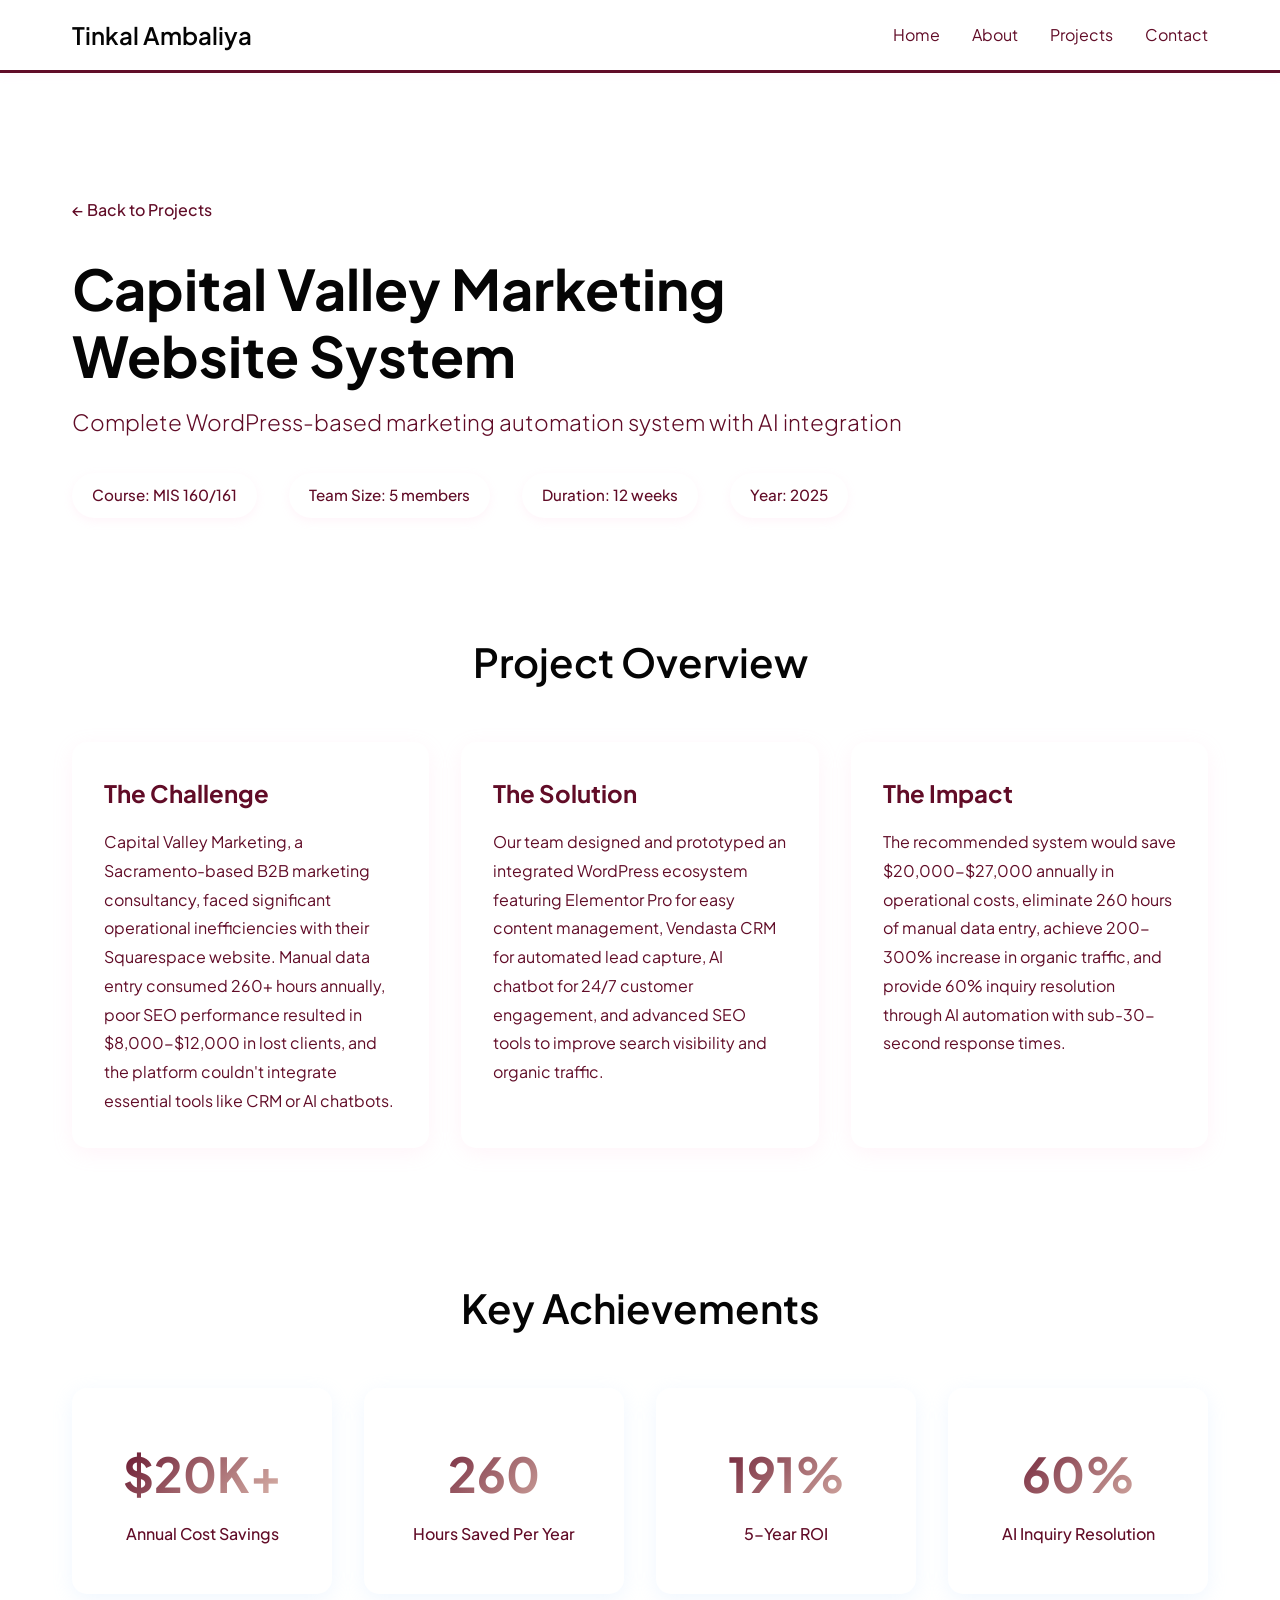
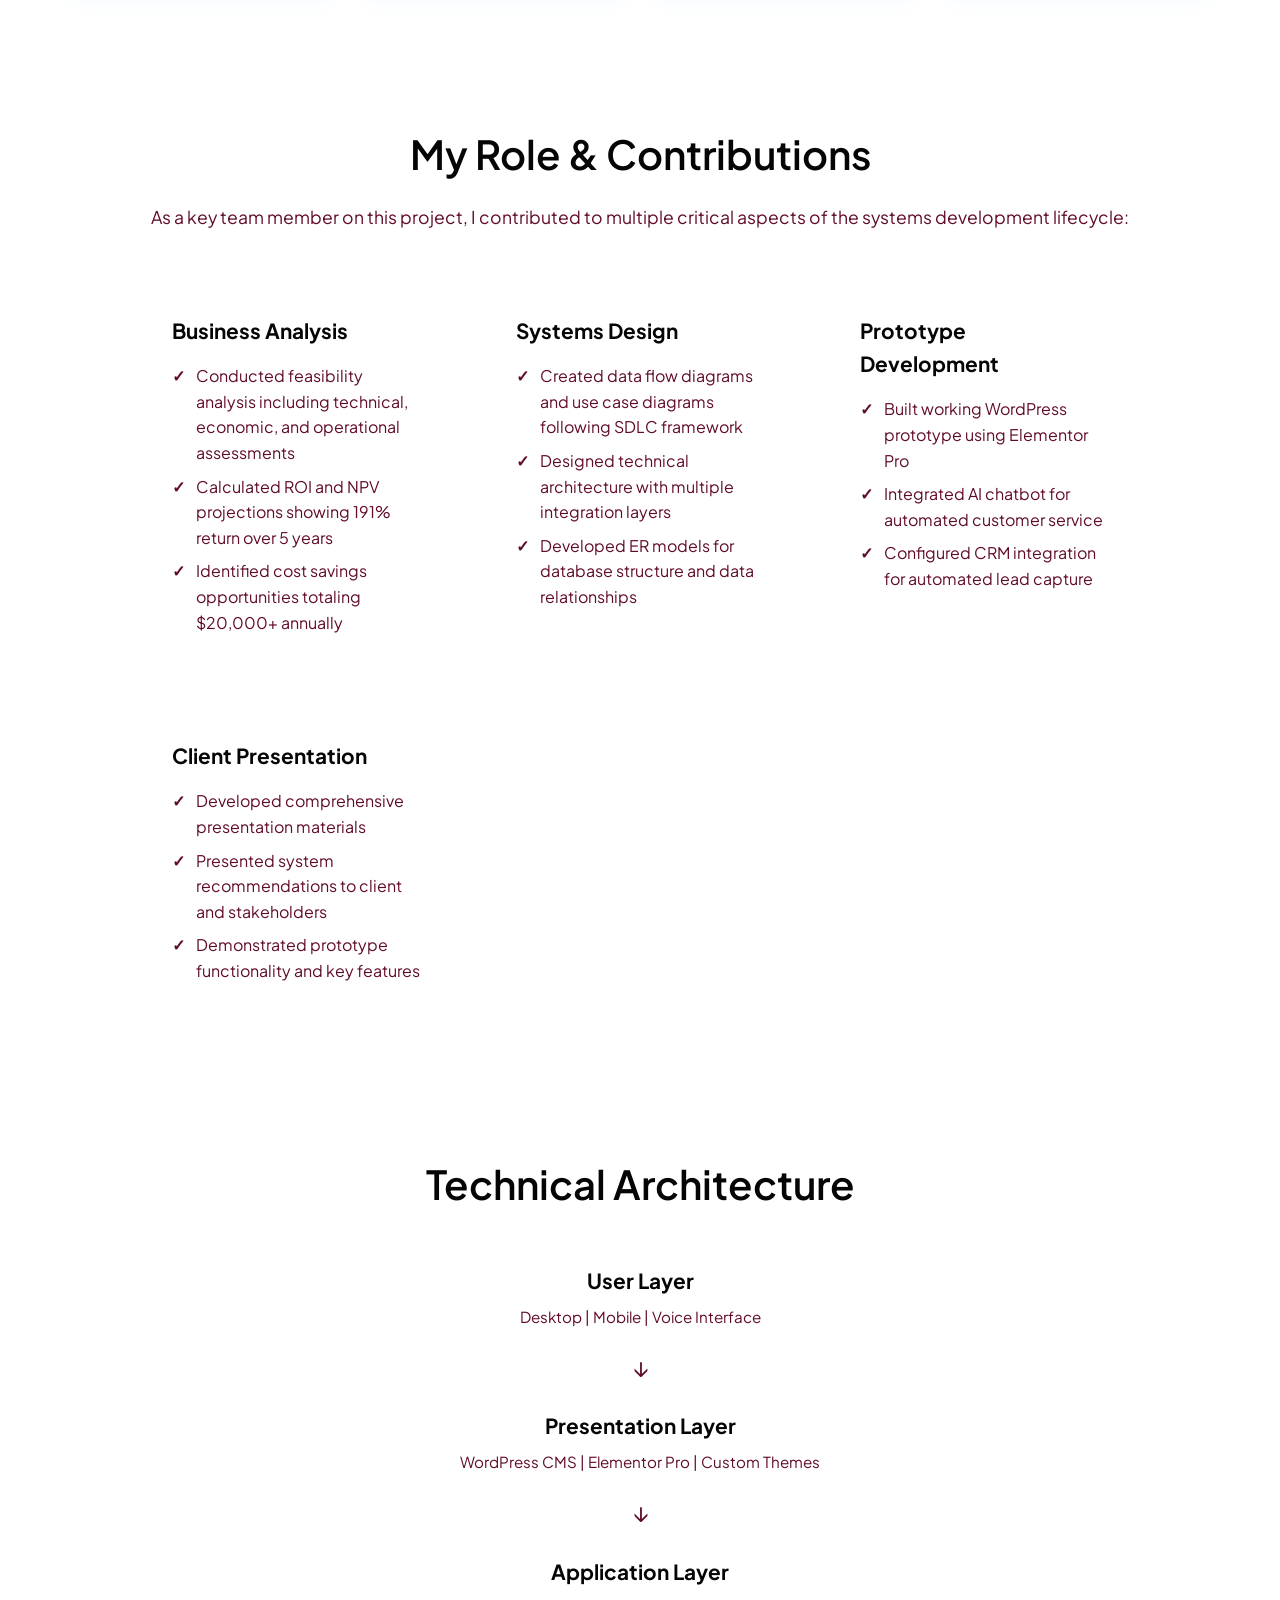
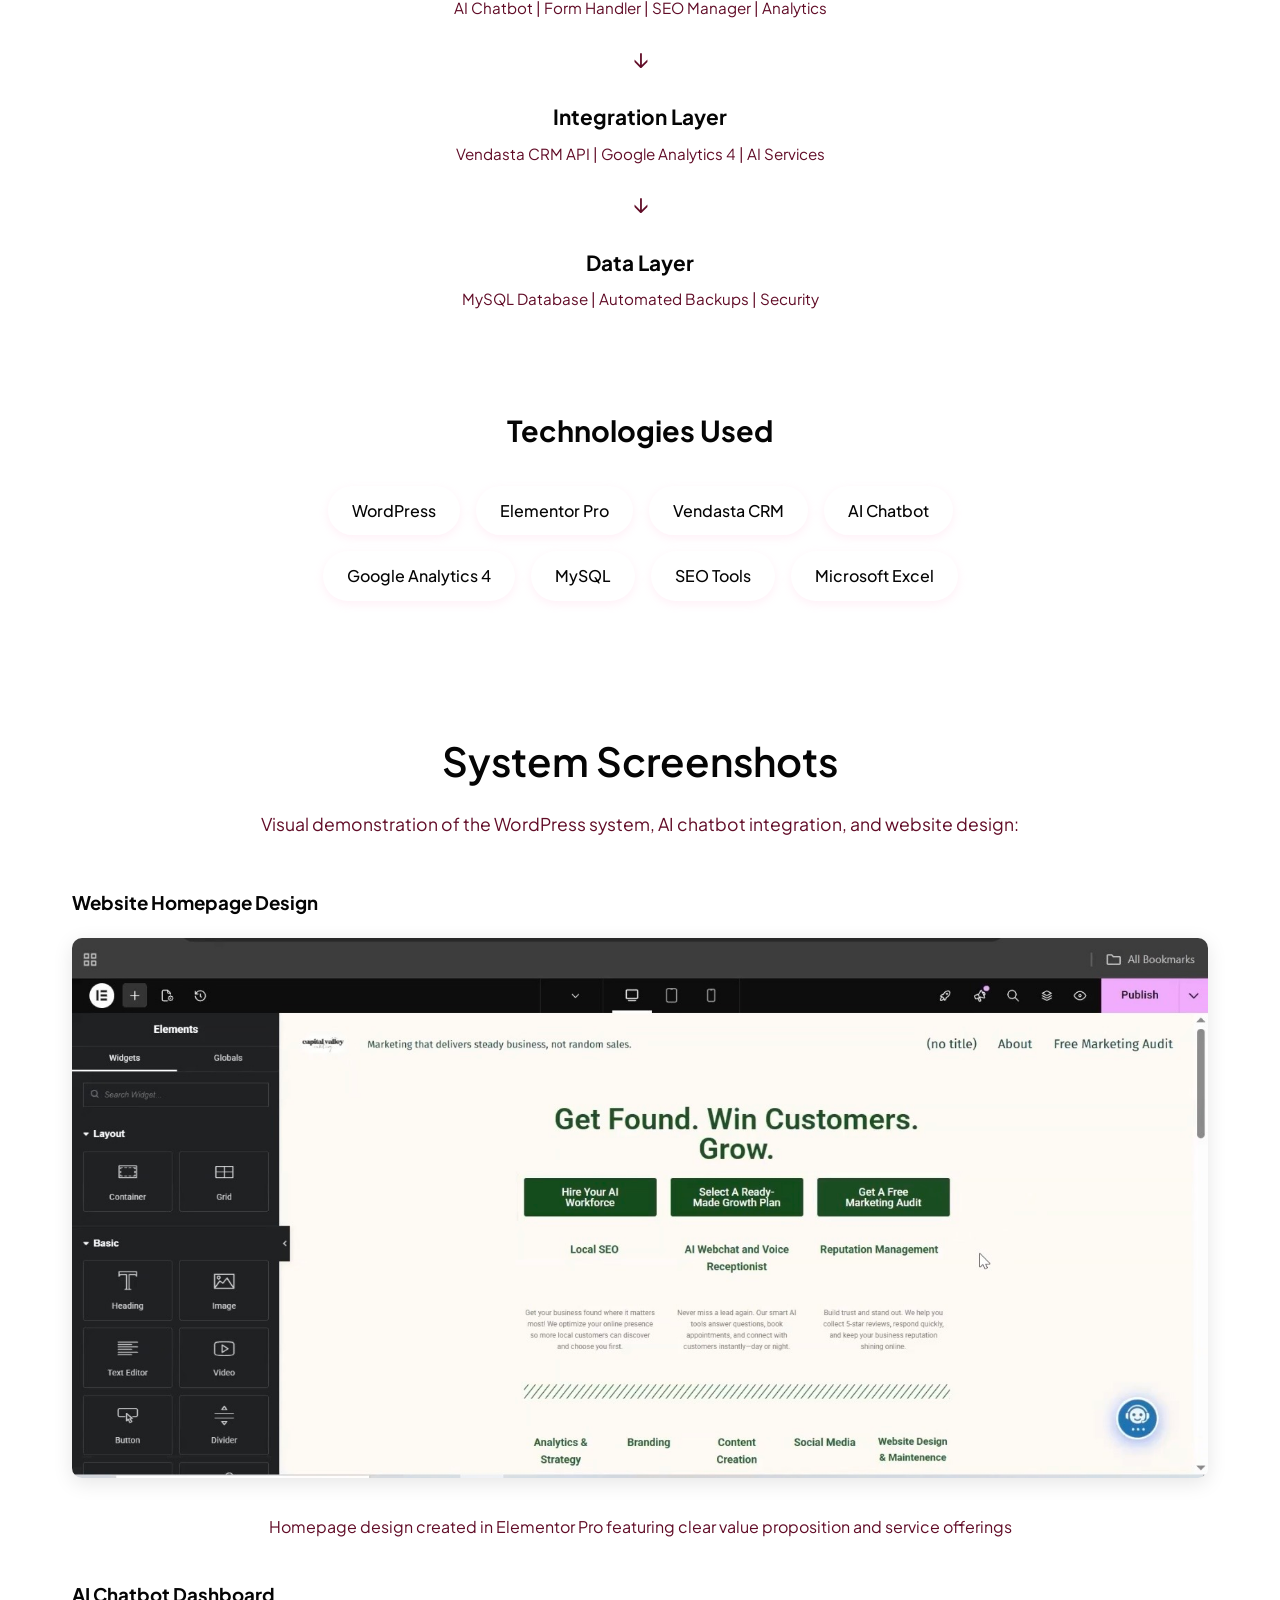
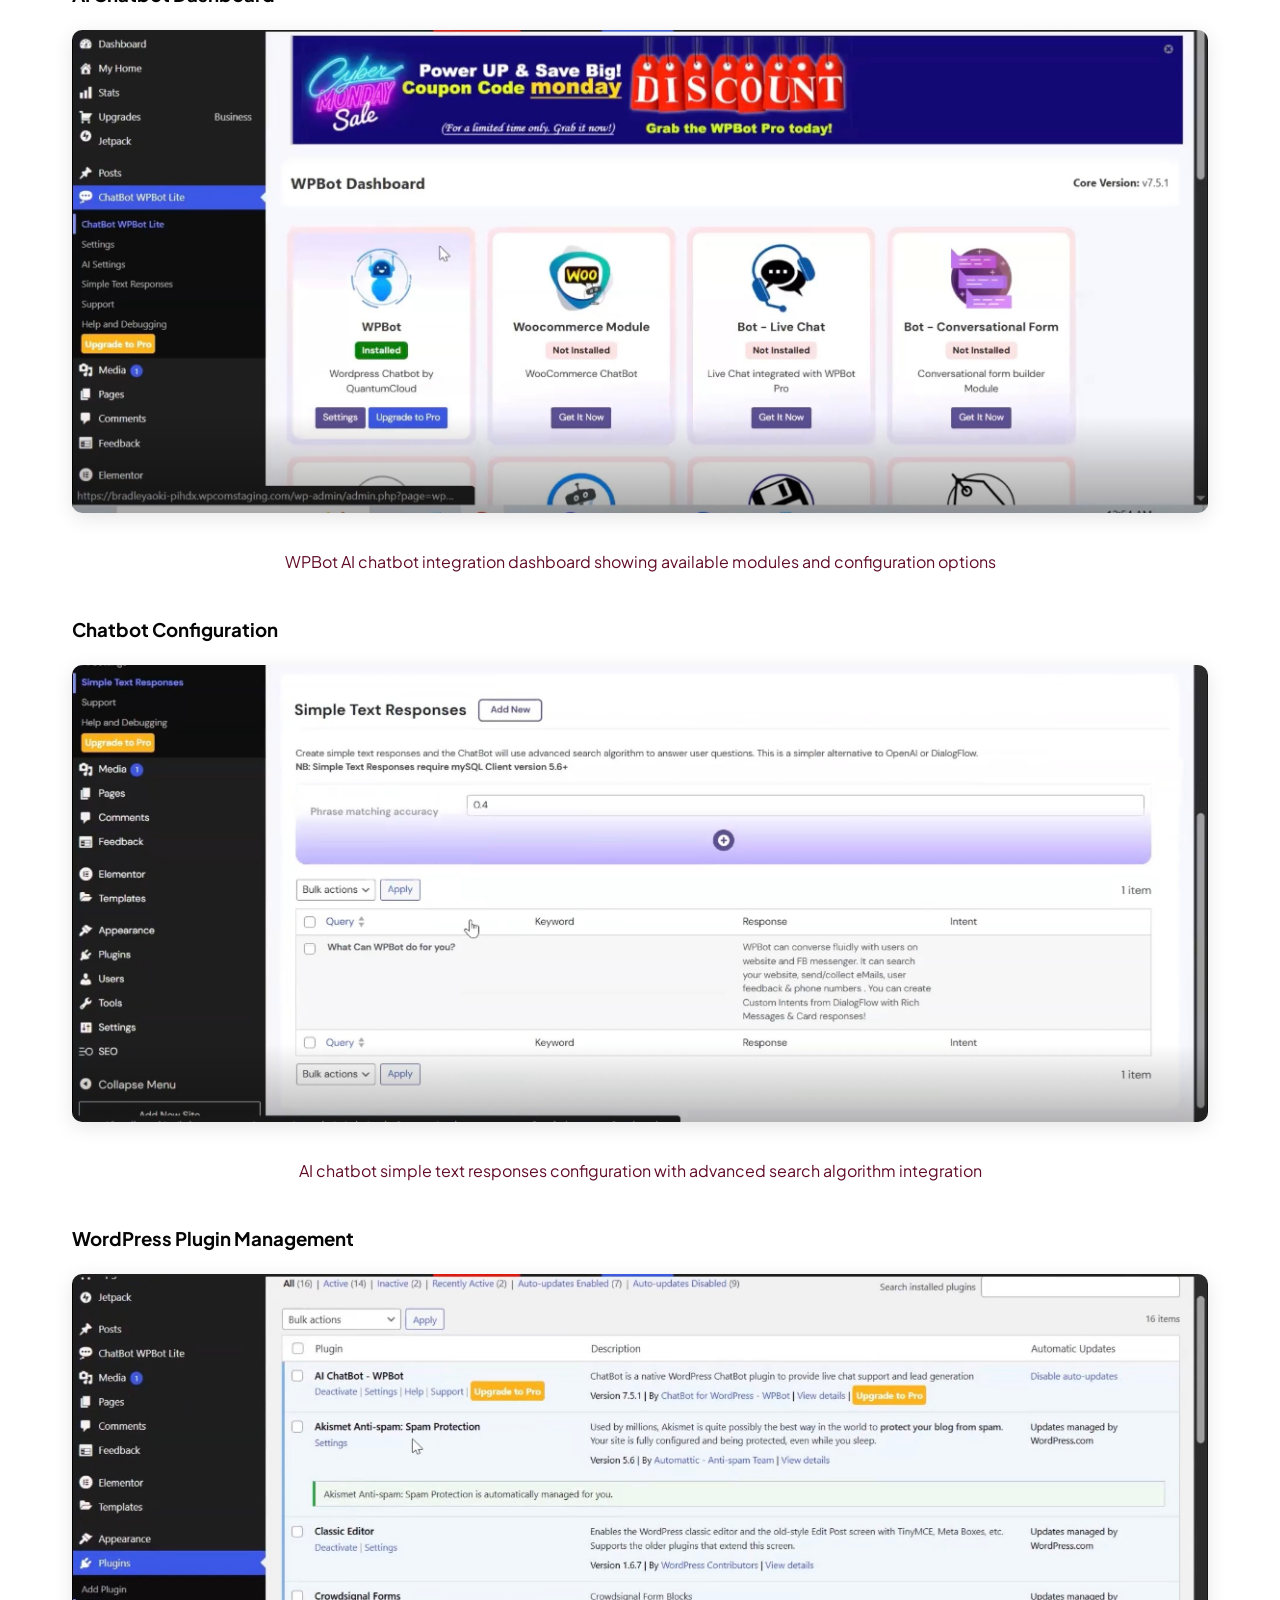
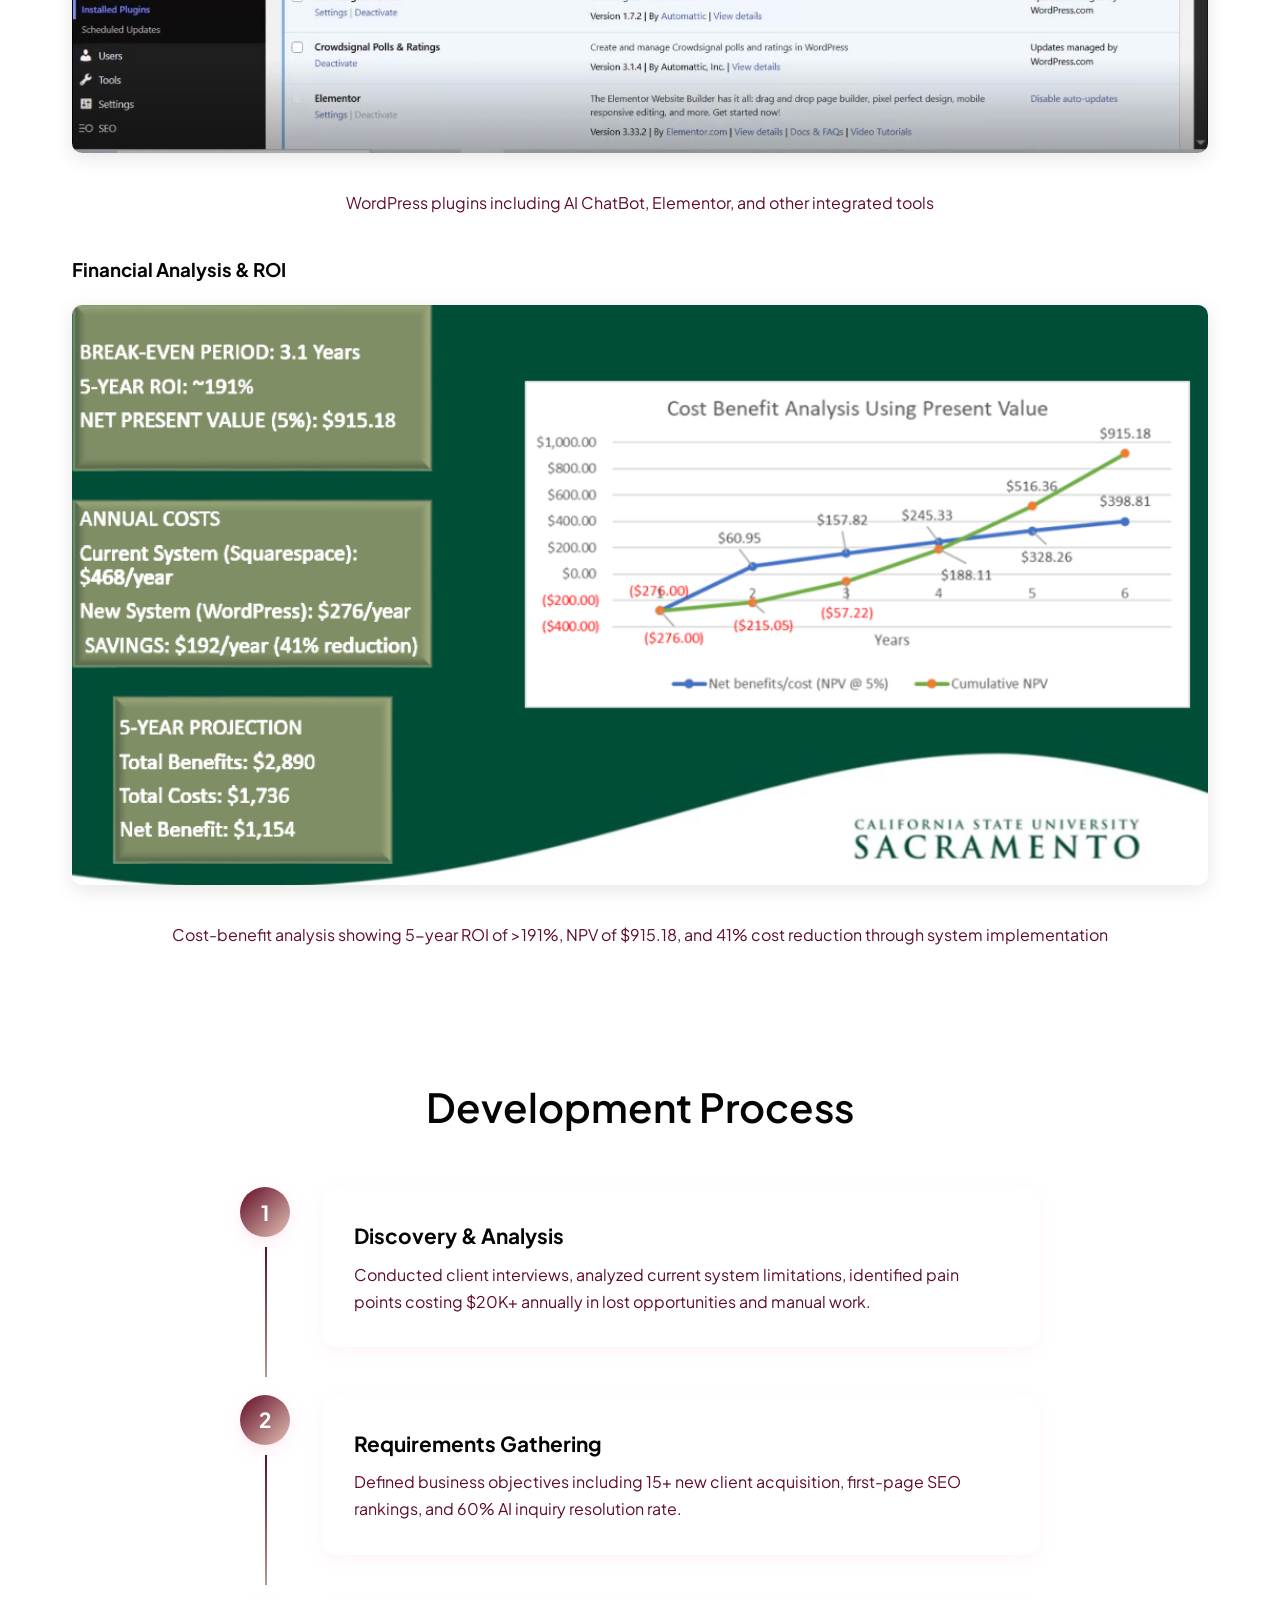
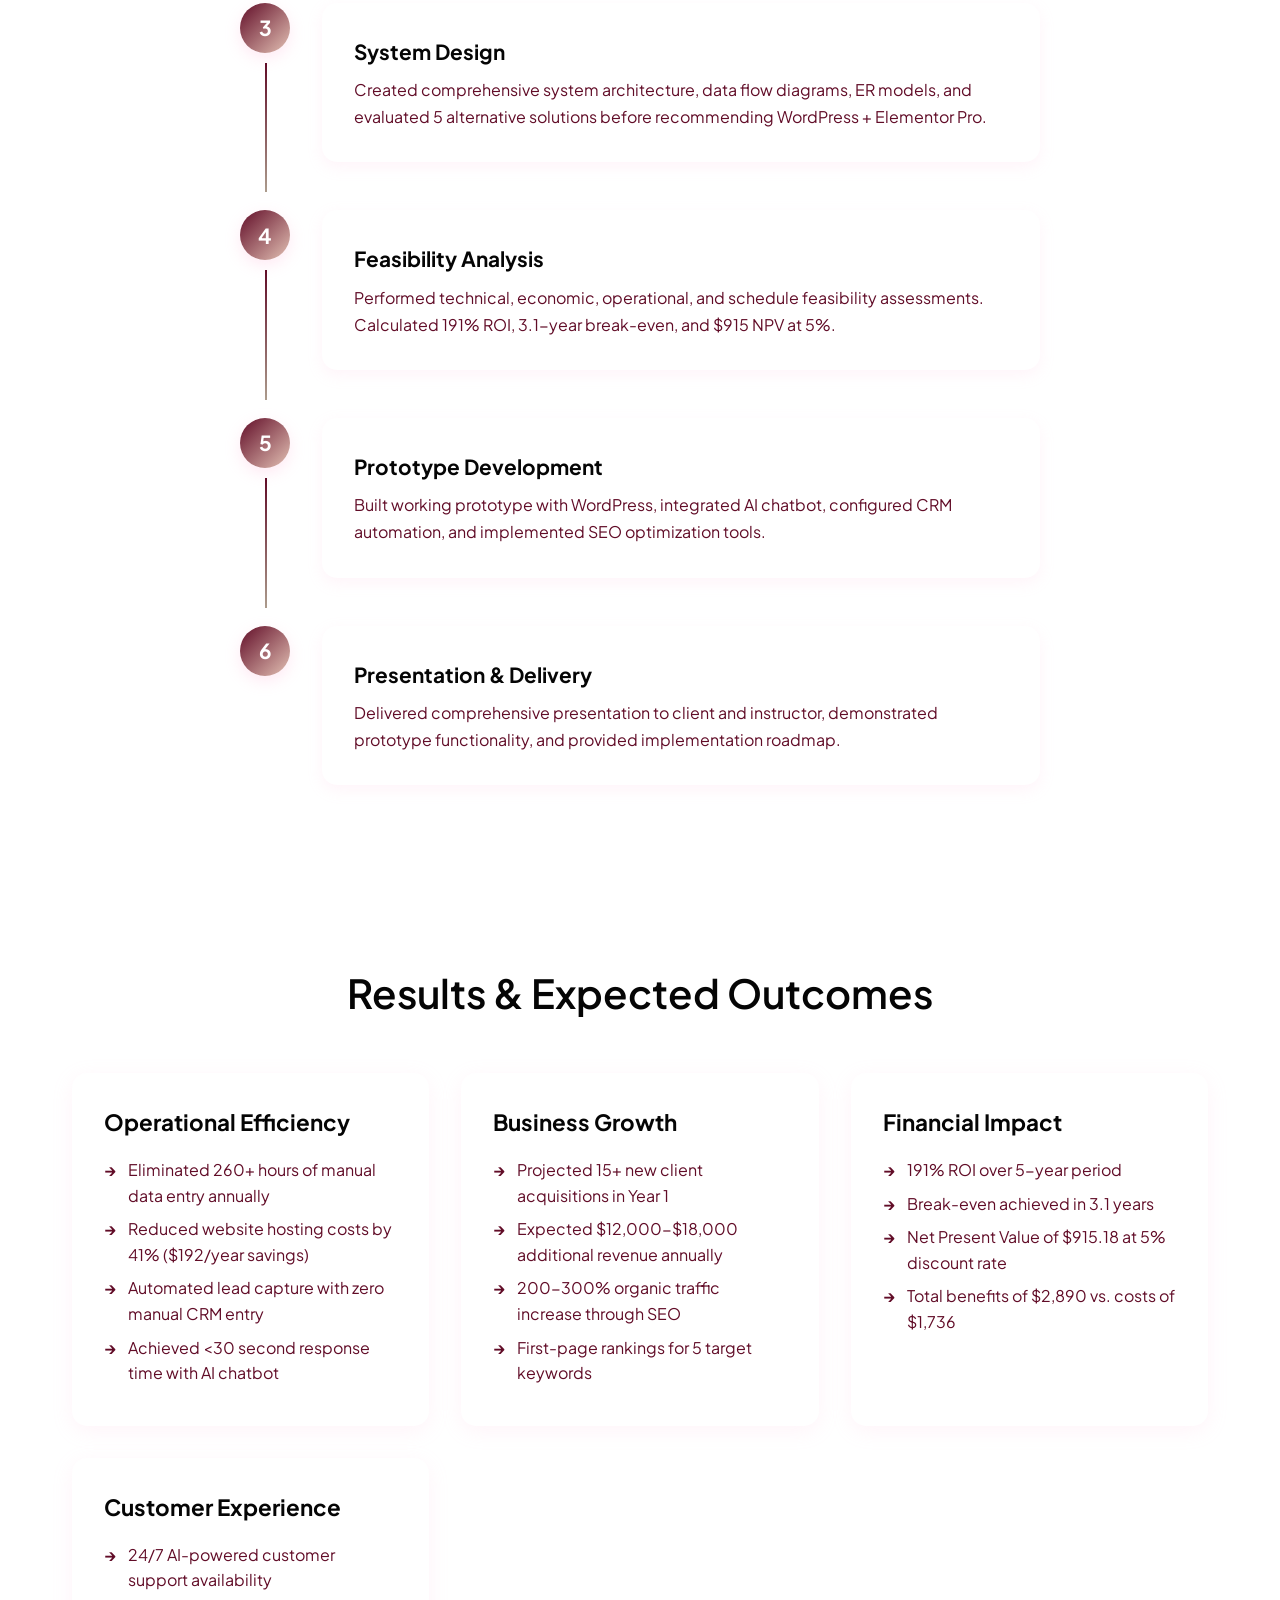
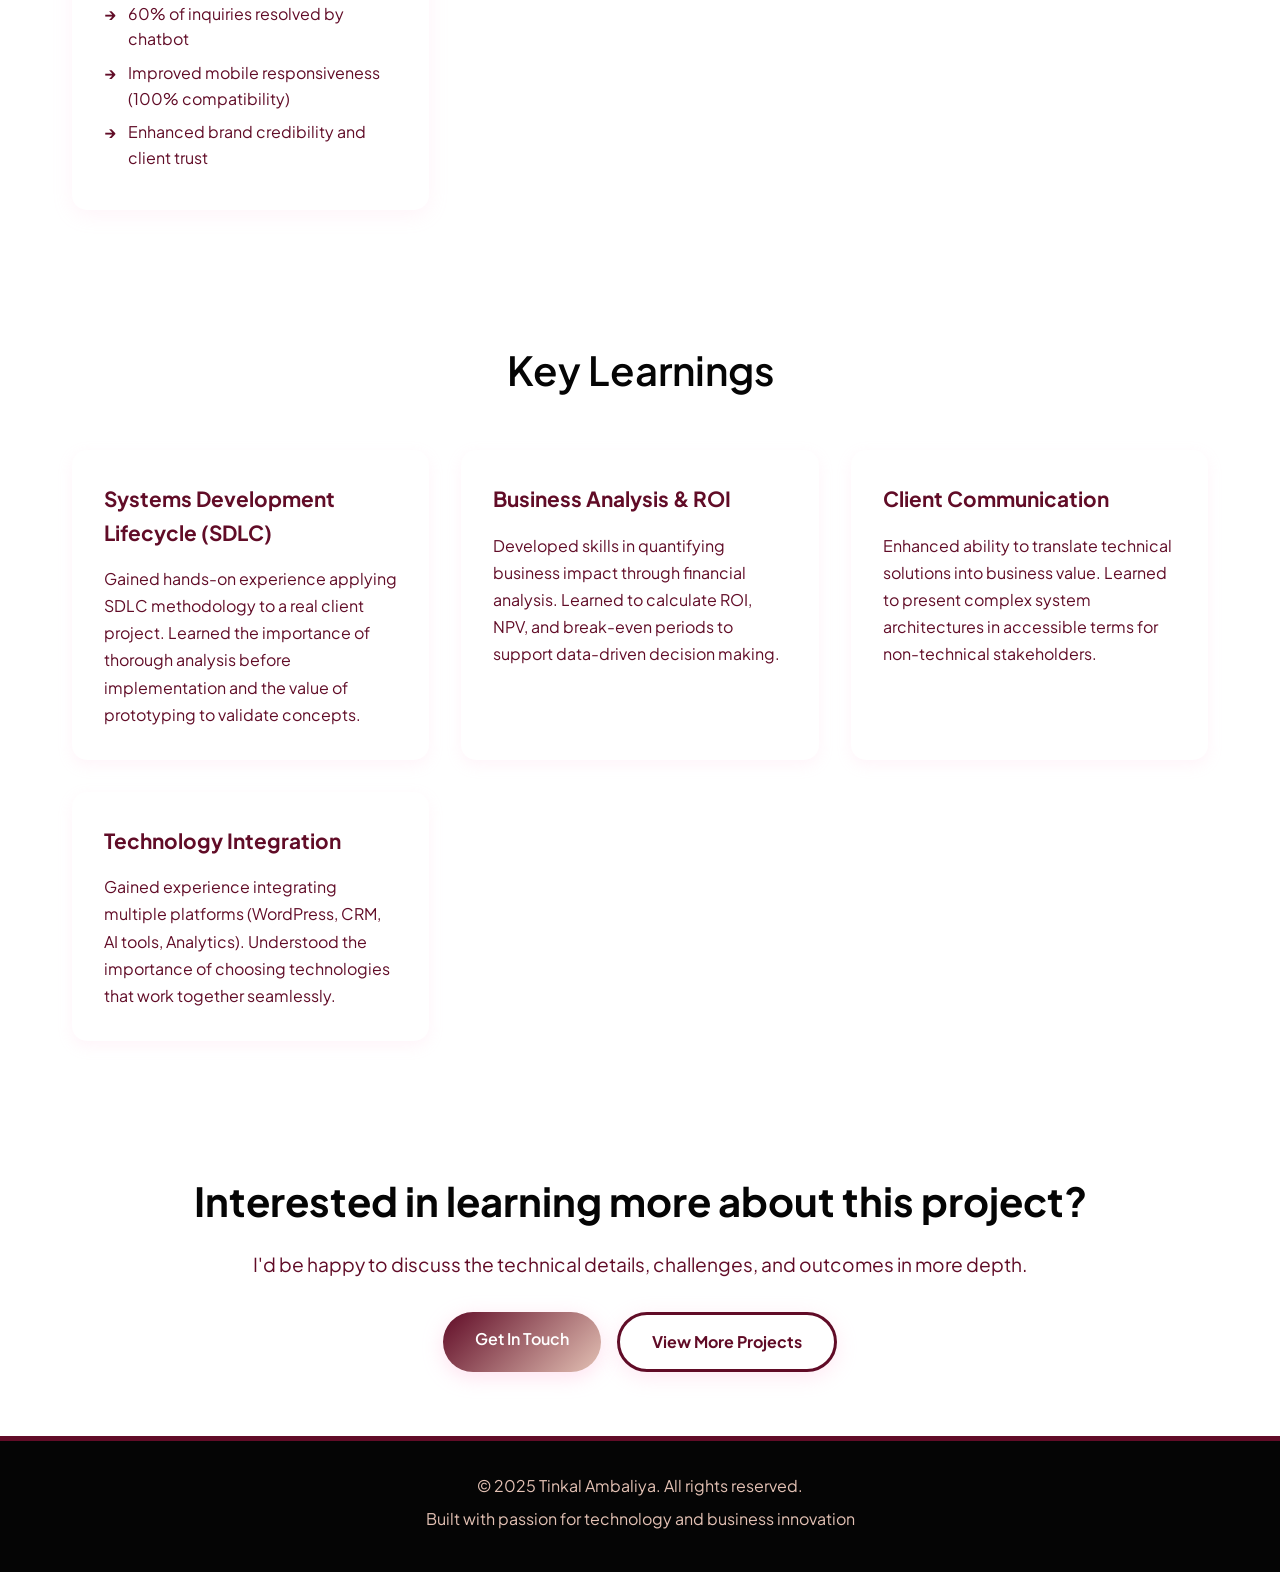
==== commit d6ae2e68: "Fix hero text color visibility and upgrade font to Plus Jakarta Sans" ====
--- a/project-capital-valley.html
+++ b/project-capital-valley.html
@@ -8,7 +8,7 @@
     <link rel="stylesheet" href="project-details.css">
     <link rel="preconnect" href="https://fonts.googleapis.com">
     <link rel="preconnect" href="https://fonts.gstatic.com" crossorigin>
-    <link href="https://fonts.googleapis.com/css2?family=Poppins:wght@300;400;500;600;700&display=swap" rel="stylesheet">
+    <link href="https://fonts.googleapis.com/css2?family=Plus+Jakarta+Sans:wght@300;400;500;600;700&display=swap" rel="stylesheet">
 </head>
 <body>
     <!-- Navigation -->
--- a/styles.css
+++ b/styles.css
@@ -19,7 +19,7 @@
     --text-light: #AC9C8D;           /* Warm taupe */
 
     /* Fonts */
-    --font-primary: 'Poppins', sans-serif;
+    --font-primary: 'Plus Jakarta Sans', sans-serif;
 
     /* Spacing */
     --spacing-xs: 0.5rem;
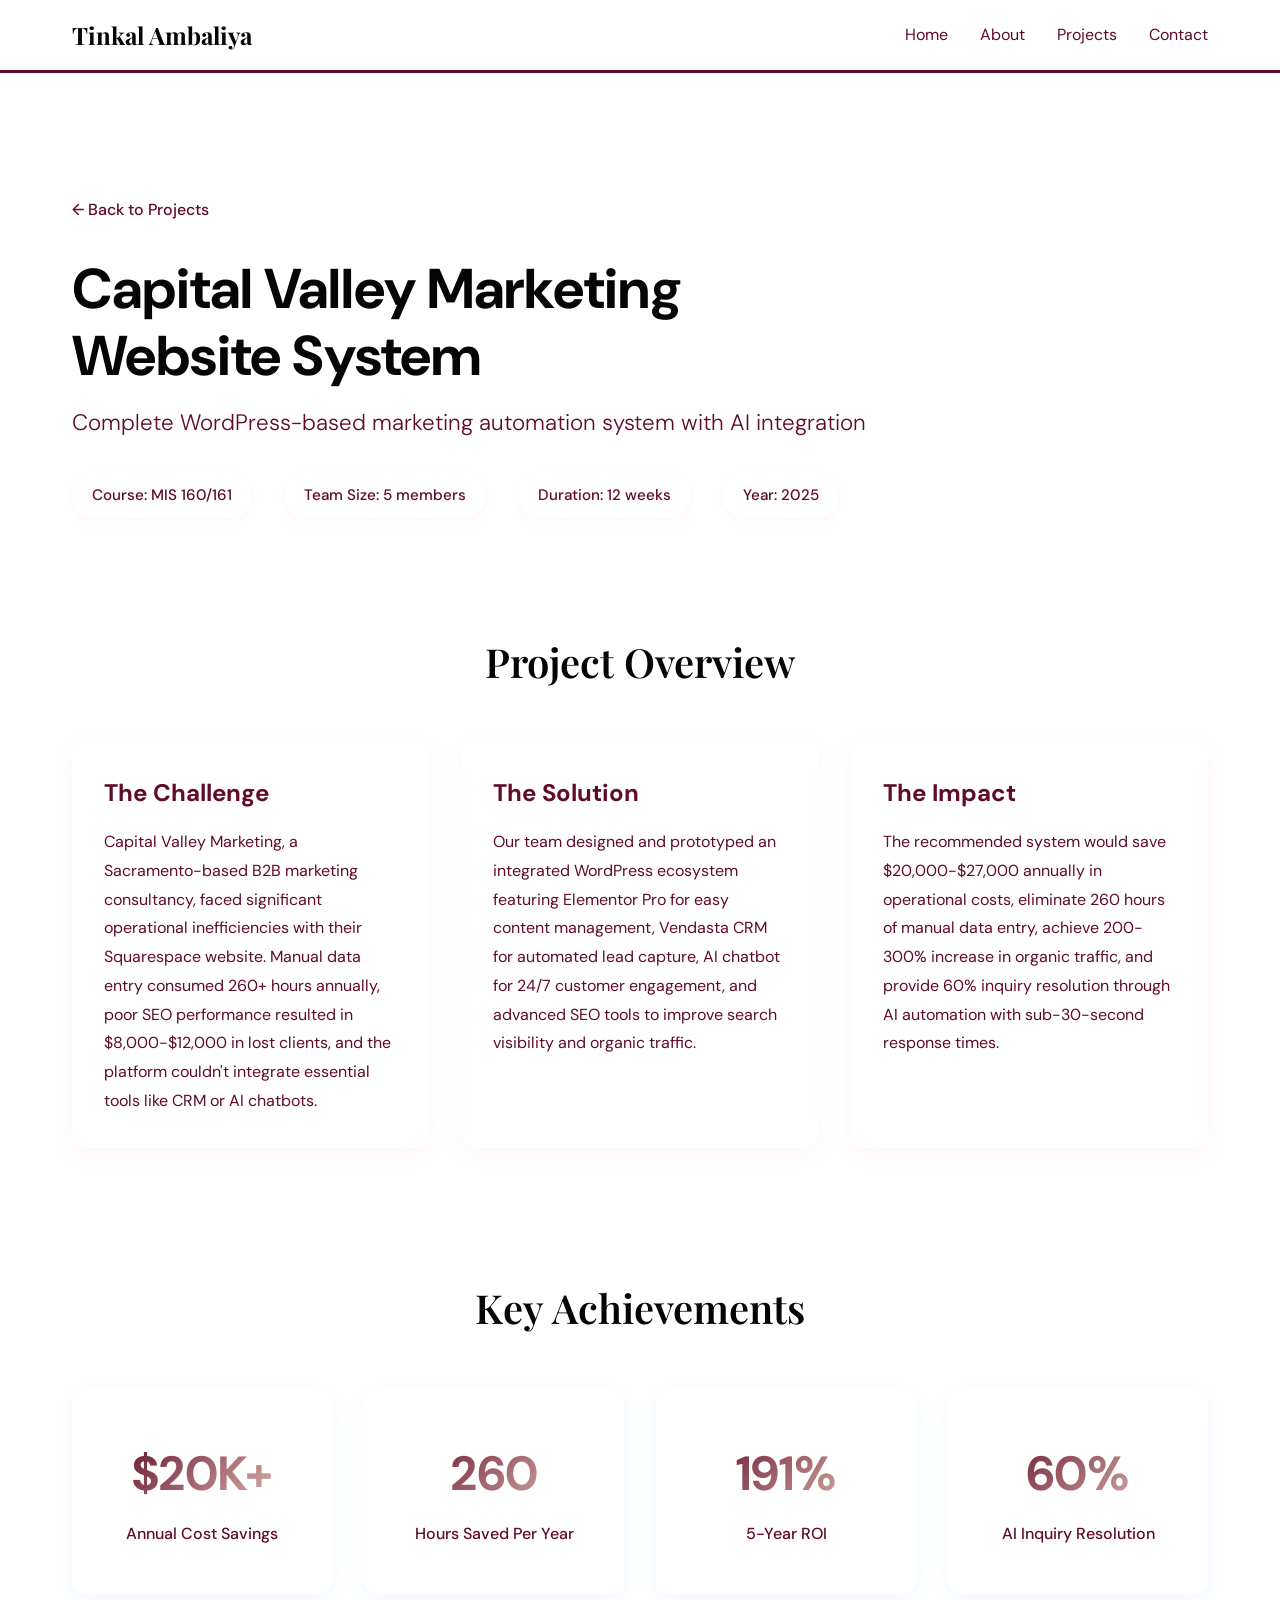
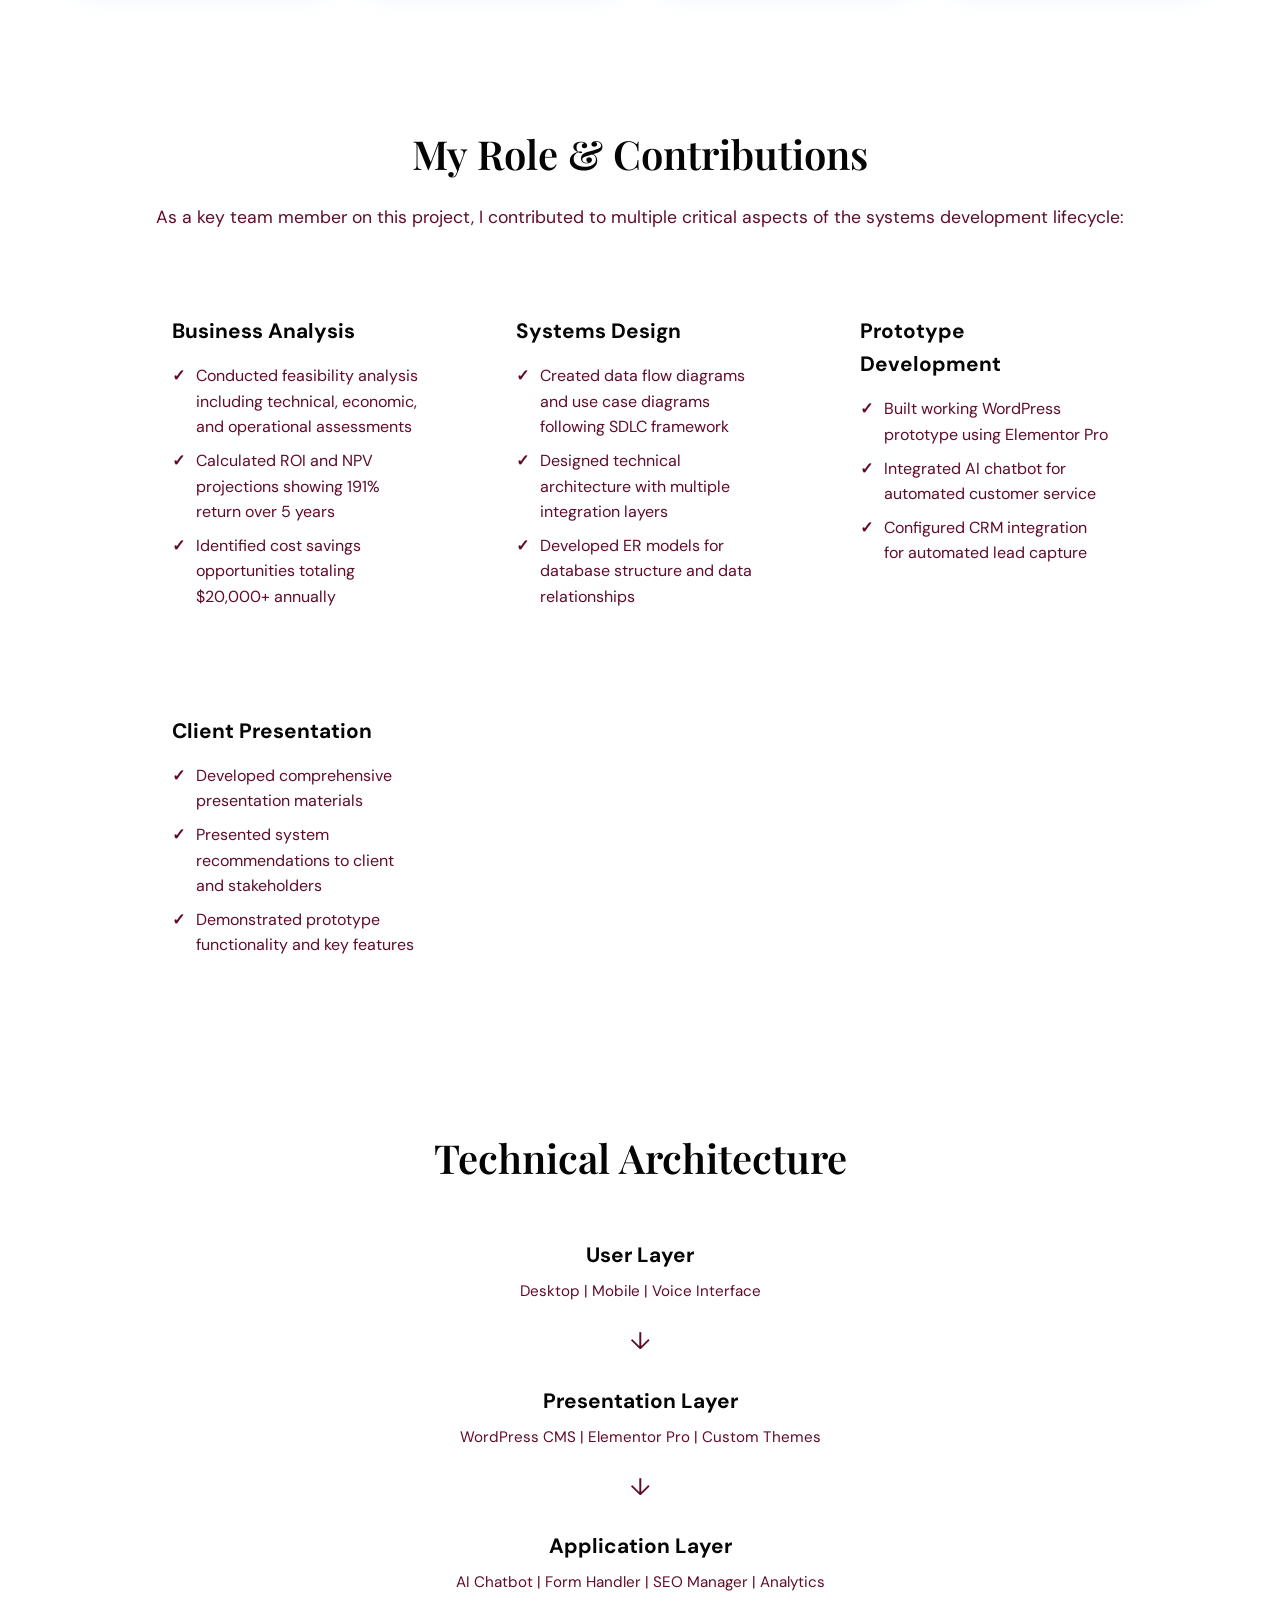
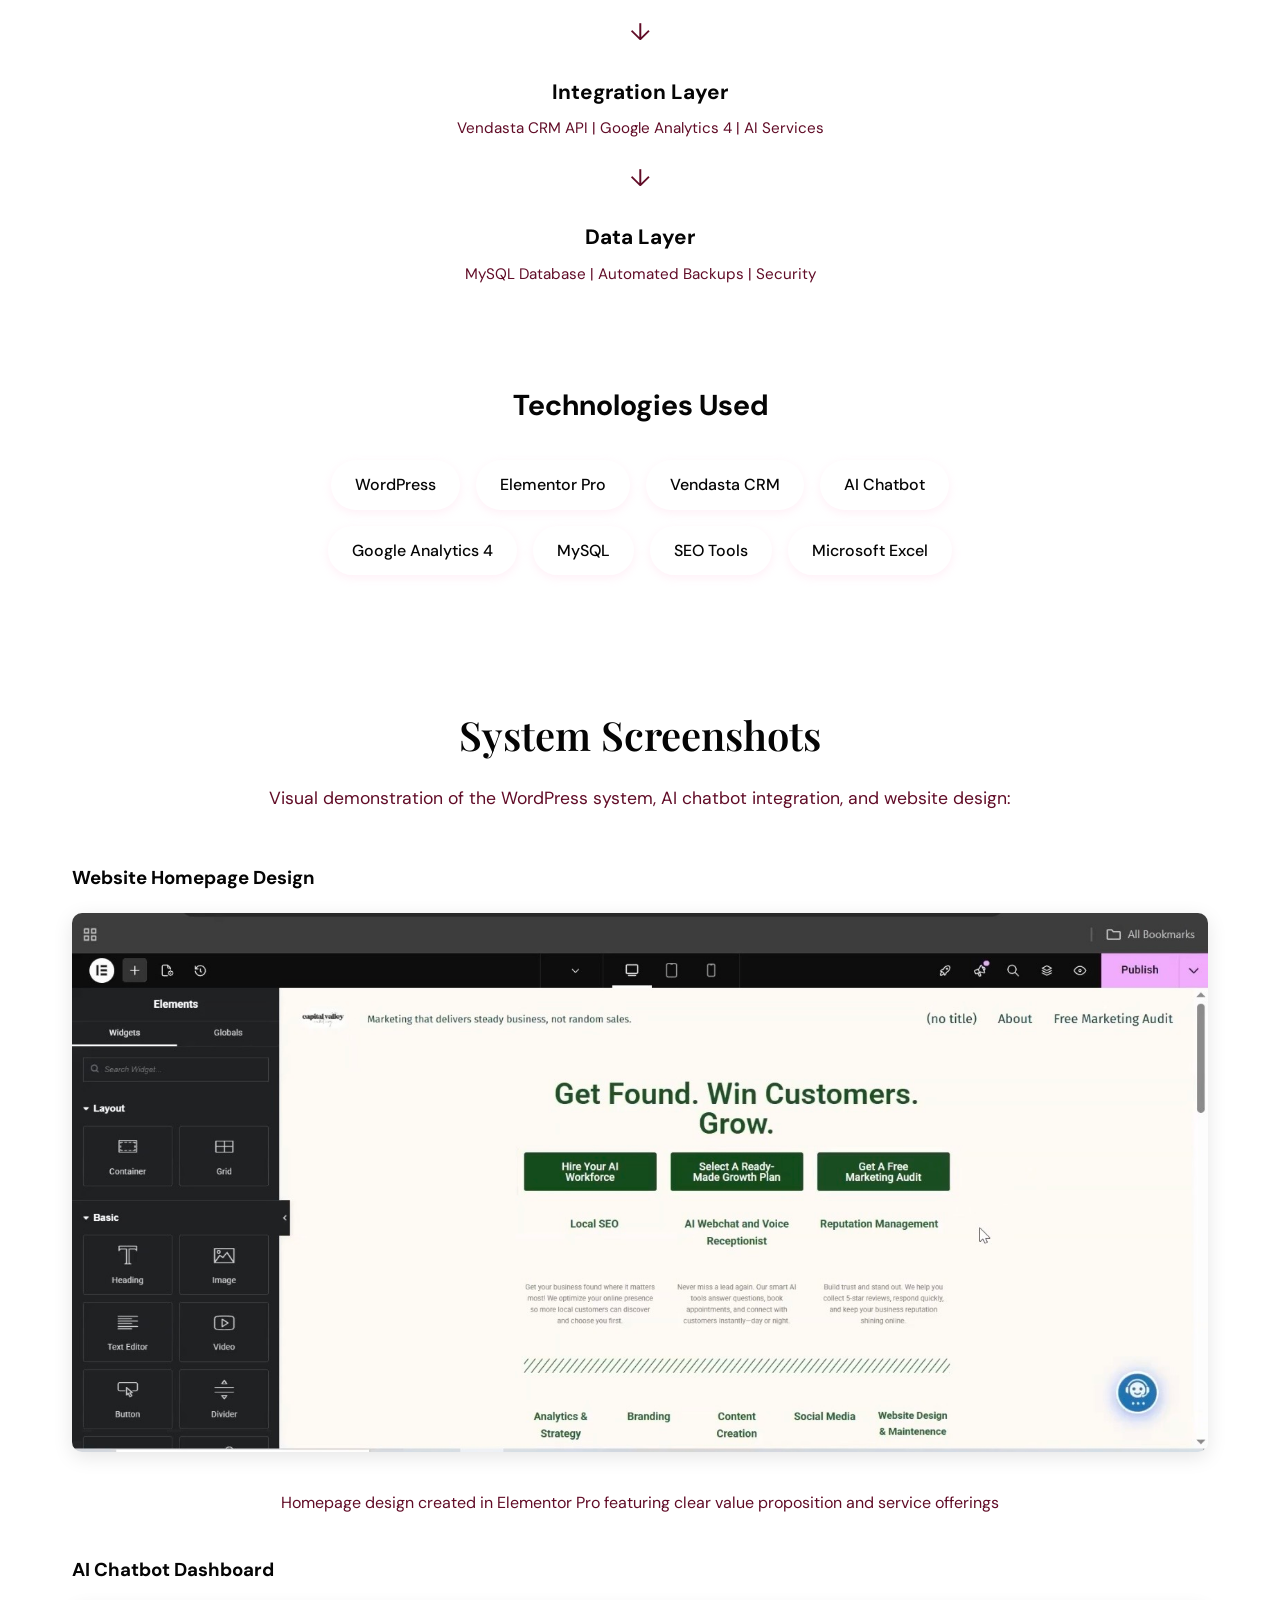
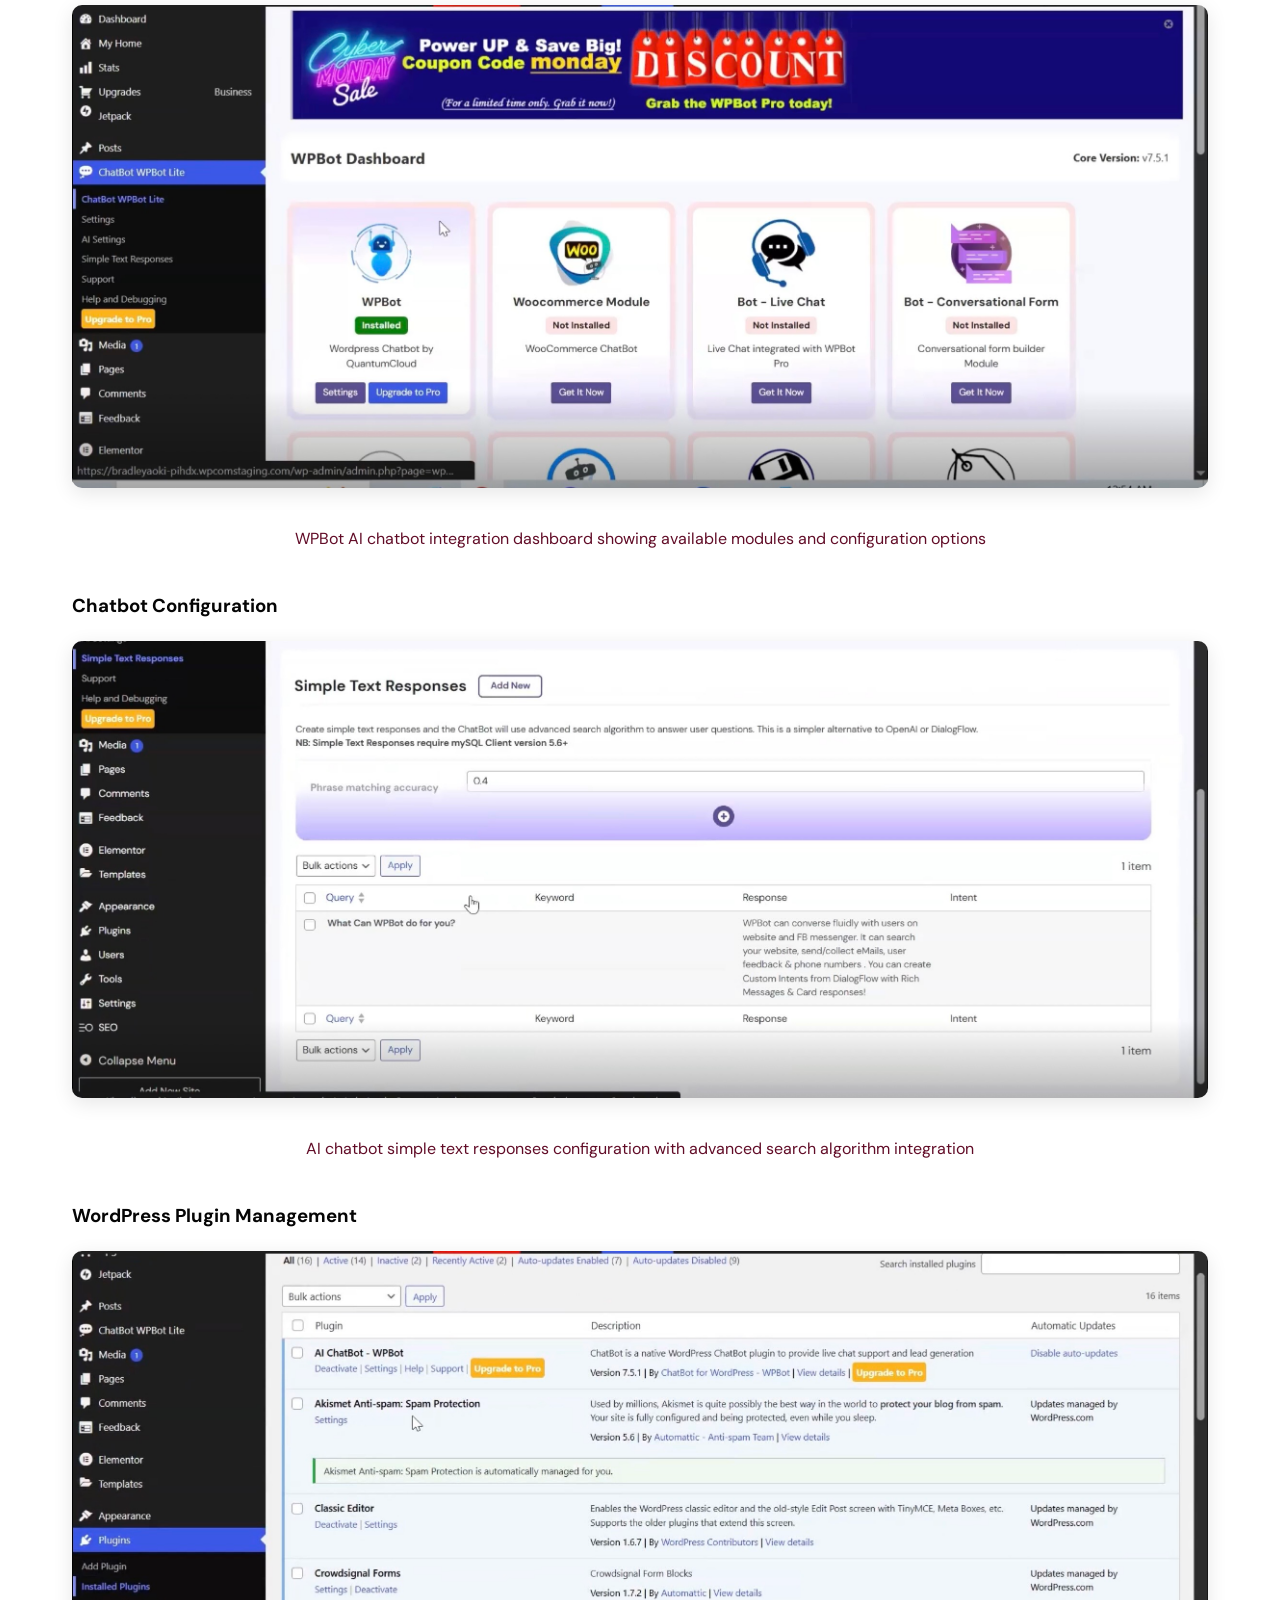
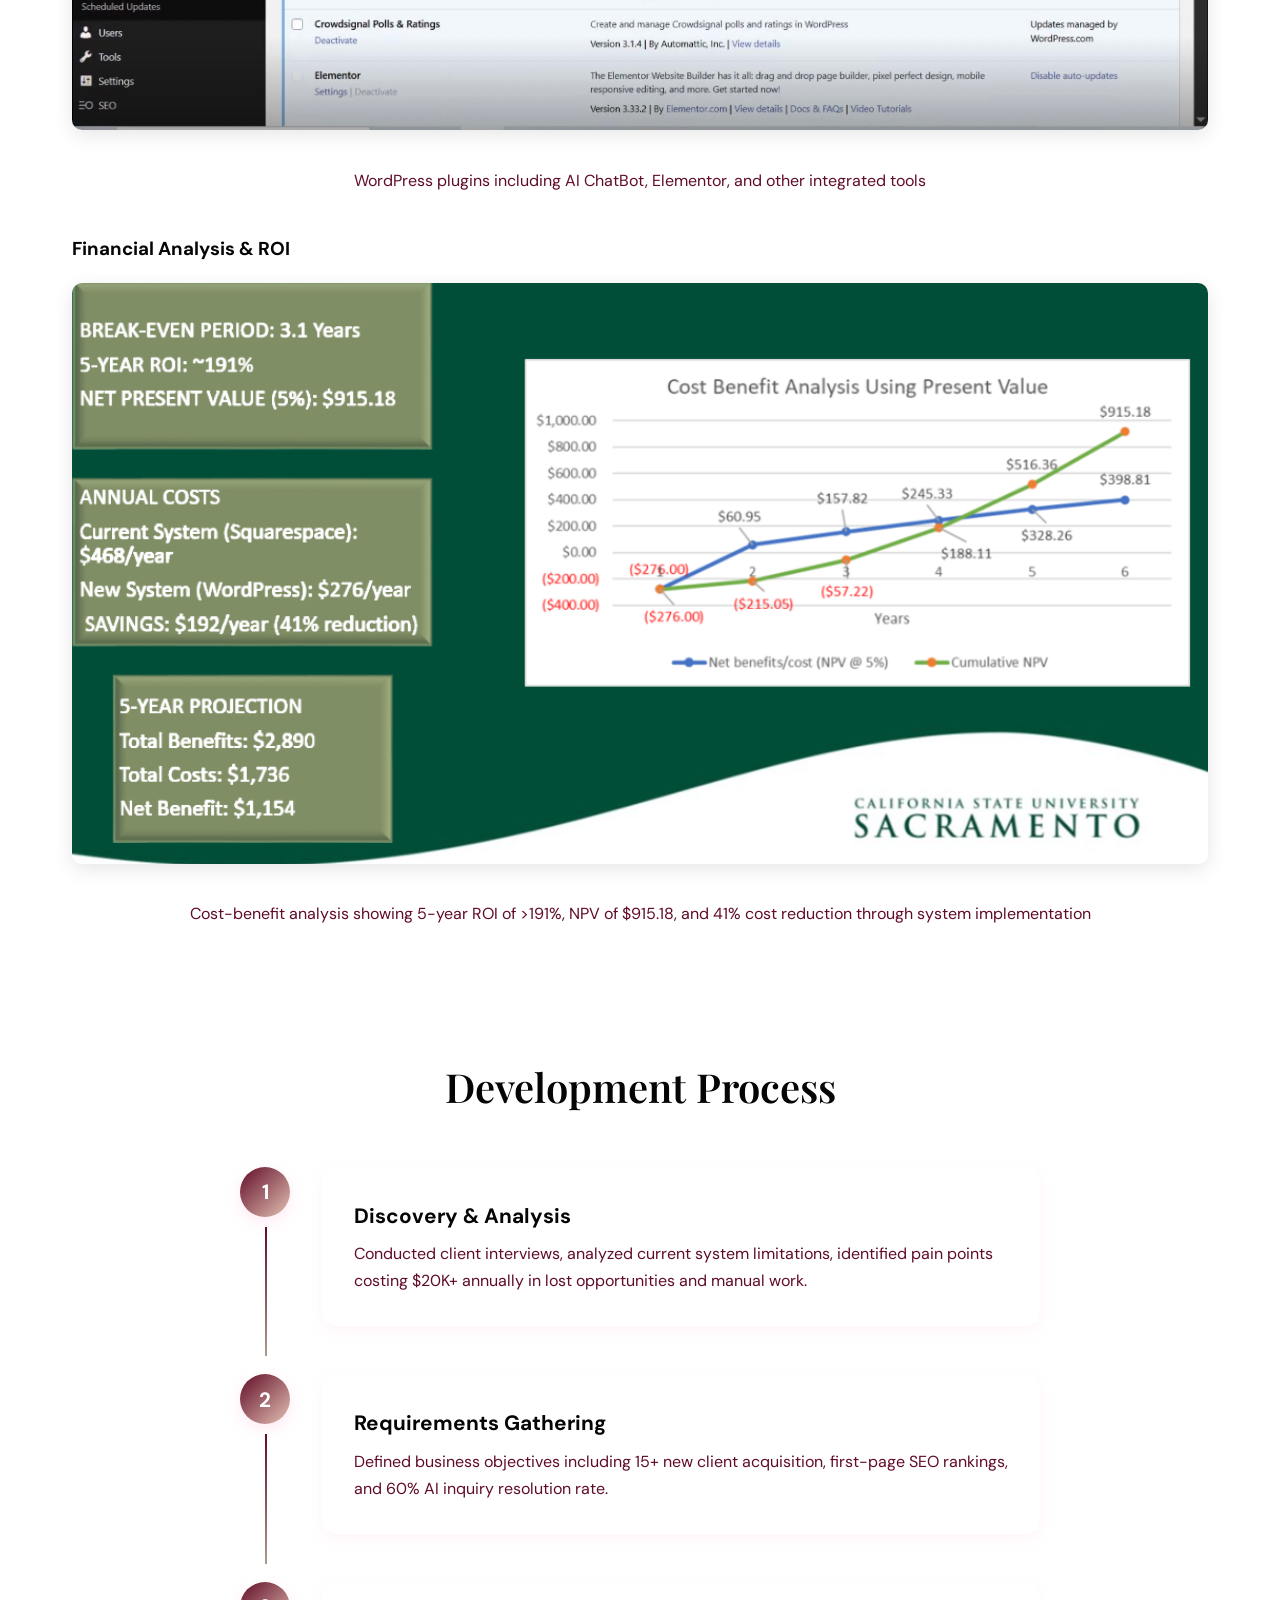
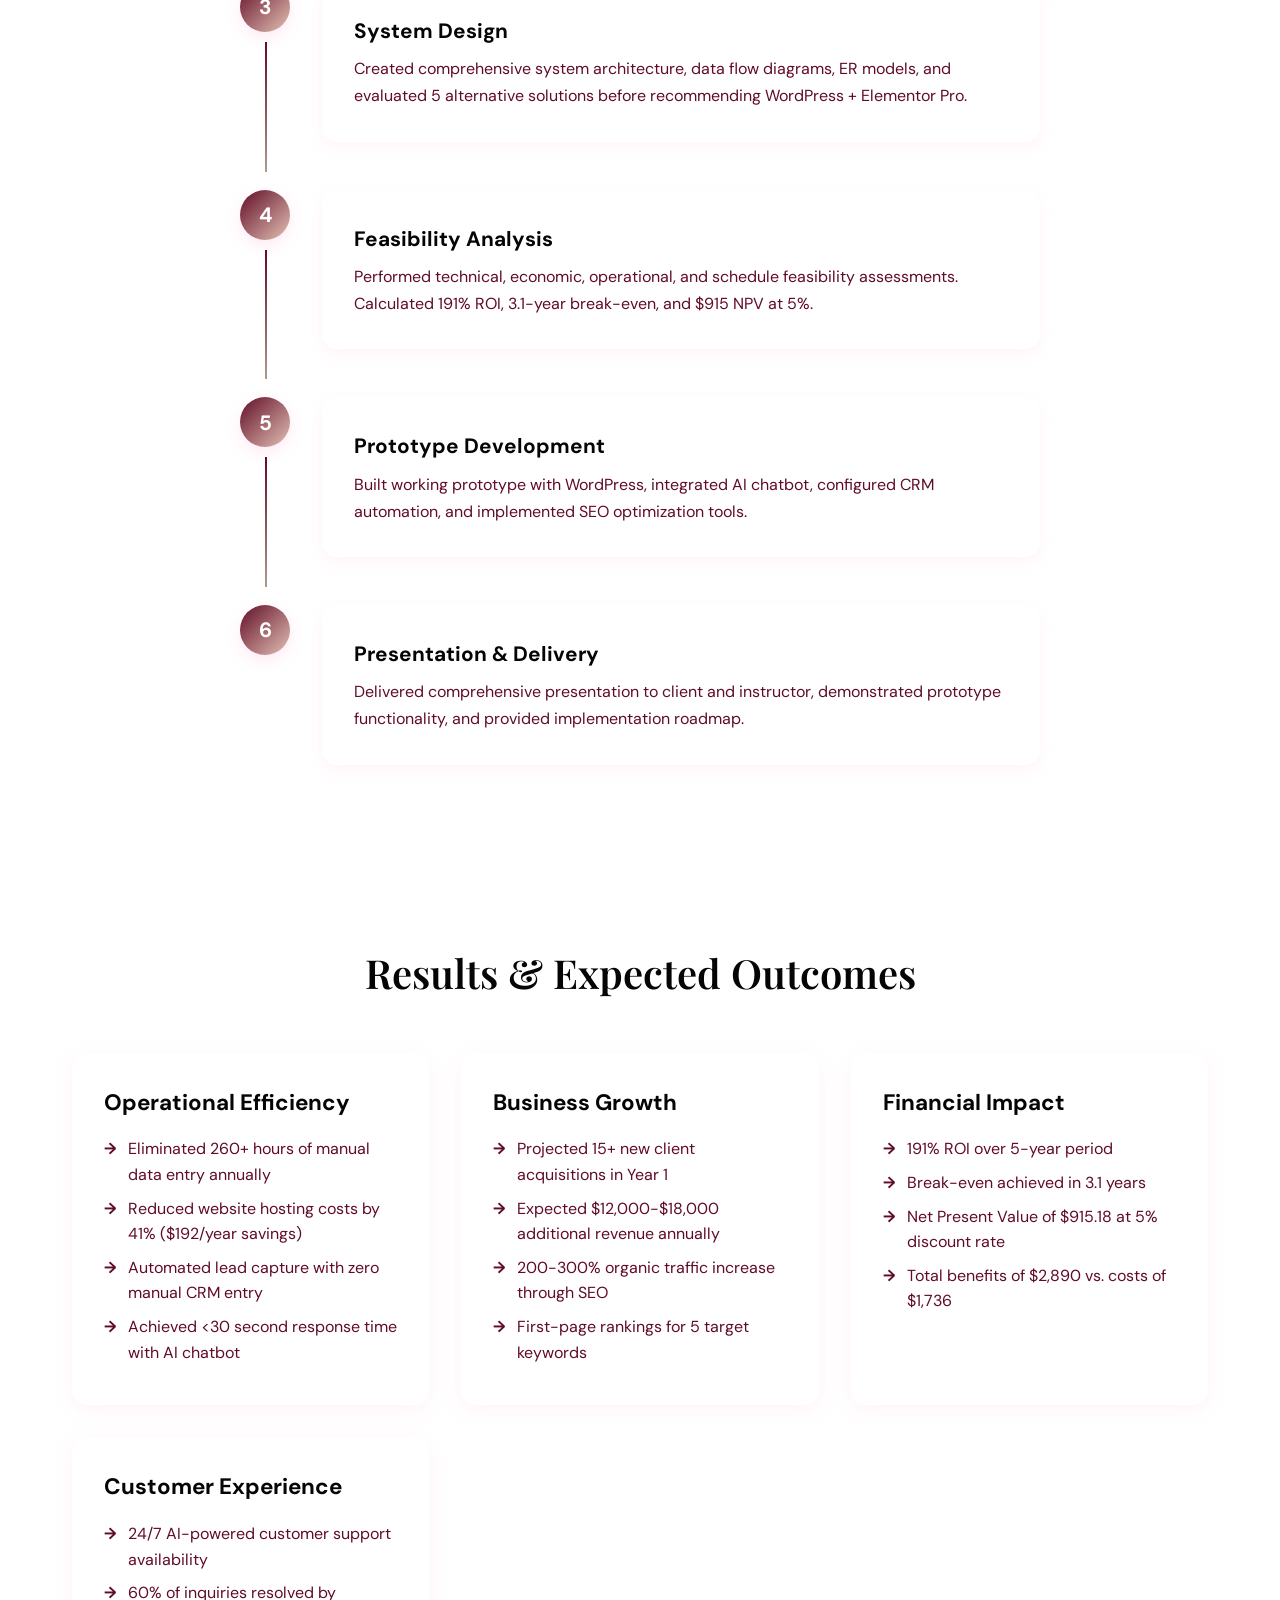
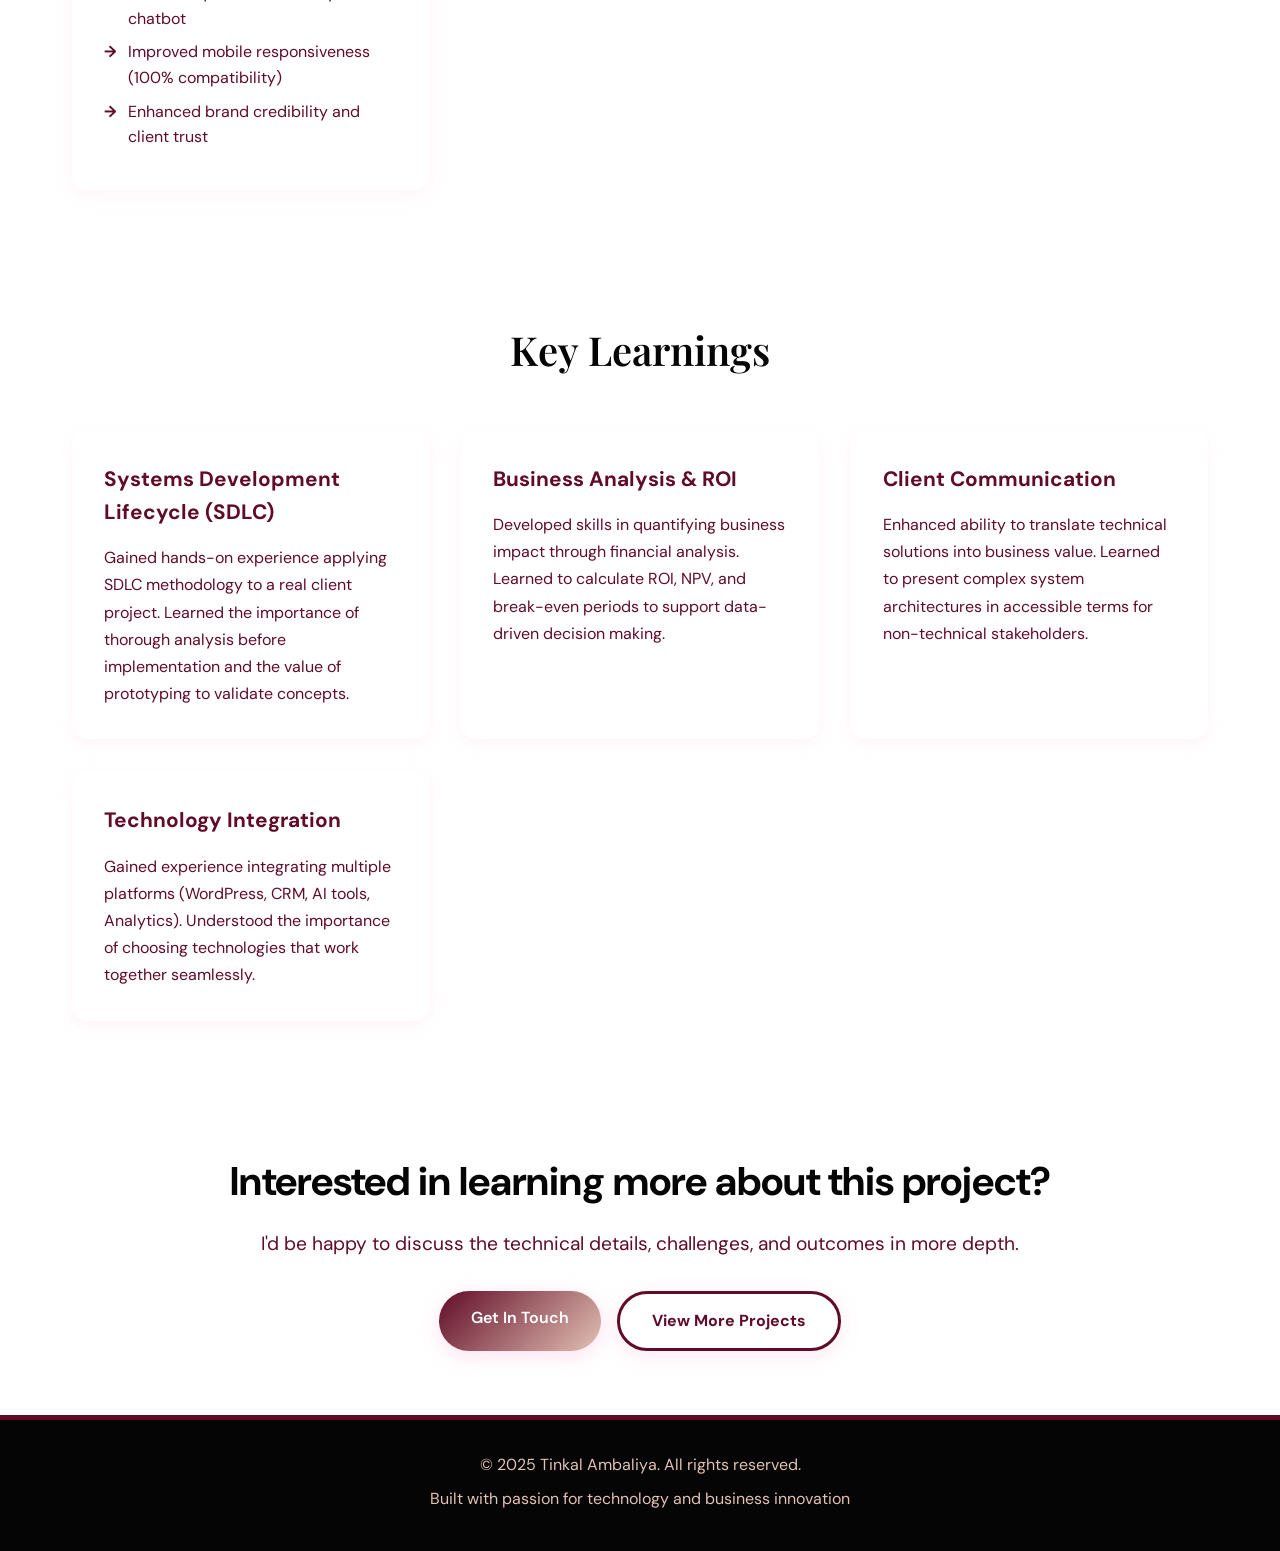
==== commit c356fa1a: "Switch to Playfair Display + DM Sans font pairing Replaces Plus Jakarta Sans with an editorial serif" ====
--- a/project-capital-valley.html
+++ b/project-capital-valley.html
@@ -8,7 +8,7 @@
     <link rel="stylesheet" href="project-details.css">
     <link rel="preconnect" href="https://fonts.googleapis.com">
     <link rel="preconnect" href="https://fonts.gstatic.com" crossorigin>
-    <link href="https://fonts.googleapis.com/css2?family=Plus+Jakarta+Sans:wght@300;400;500;600;700&display=swap" rel="stylesheet">
+    <link href="https://fonts.googleapis.com/css2?family=Playfair+Display:ital,wght@0,600;0,700;1,600&family=DM+Sans:wght@300;400;500;600&display=swap" rel="stylesheet">
 </head>
 <body>
     <!-- Navigation -->
--- a/styles.css
+++ b/styles.css
@@ -19,7 +19,8 @@
     --text-light: #AC9C8D;           /* Warm taupe */
 
     /* Fonts */
-    --font-primary: 'Plus Jakarta Sans', sans-serif;
+    --font-primary: 'DM Sans', sans-serif;
+    --font-heading: 'Playfair Display', Georgia, serif;
 
     /* Spacing */
     --spacing-xs: 0.5rem;
@@ -61,7 +62,8 @@
 
 .nav-brand {
     font-size: 1.5rem;
-    font-weight: 600;
+    font-weight: 700;
+    font-family: var(--font-heading);
     color: var(--text-dark);
 }
 
@@ -135,6 +137,7 @@
 .hero-title {
     font-size: 3.5rem;
     font-weight: 700;
+    font-family: var(--font-heading);
     color: white;
     margin-bottom: var(--spacing-sm);
     text-shadow: 2px 2px 4px rgba(0, 0, 0, 0.2);
@@ -237,6 +240,7 @@
 
 .section-title {
     font-size: 2.5rem;
+    font-family: var(--font-heading);
     text-align: center;
     margin-bottom: var(--spacing-sm);
     color: var(--text-dark);
@@ -374,6 +378,7 @@
 
 .project-content h3 {
     font-size: 1.6rem;
+    font-family: var(--font-heading);
     color: var(--text-dark);
     margin-bottom: var(--spacing-xs);
 }
@@ -483,6 +488,7 @@
 }
 
 .timeline-content h3 {
+    font-family: var(--font-heading);
     color: var(--text-dark);
     margin-bottom: 0.25rem;
     font-size: 1.3rem;
